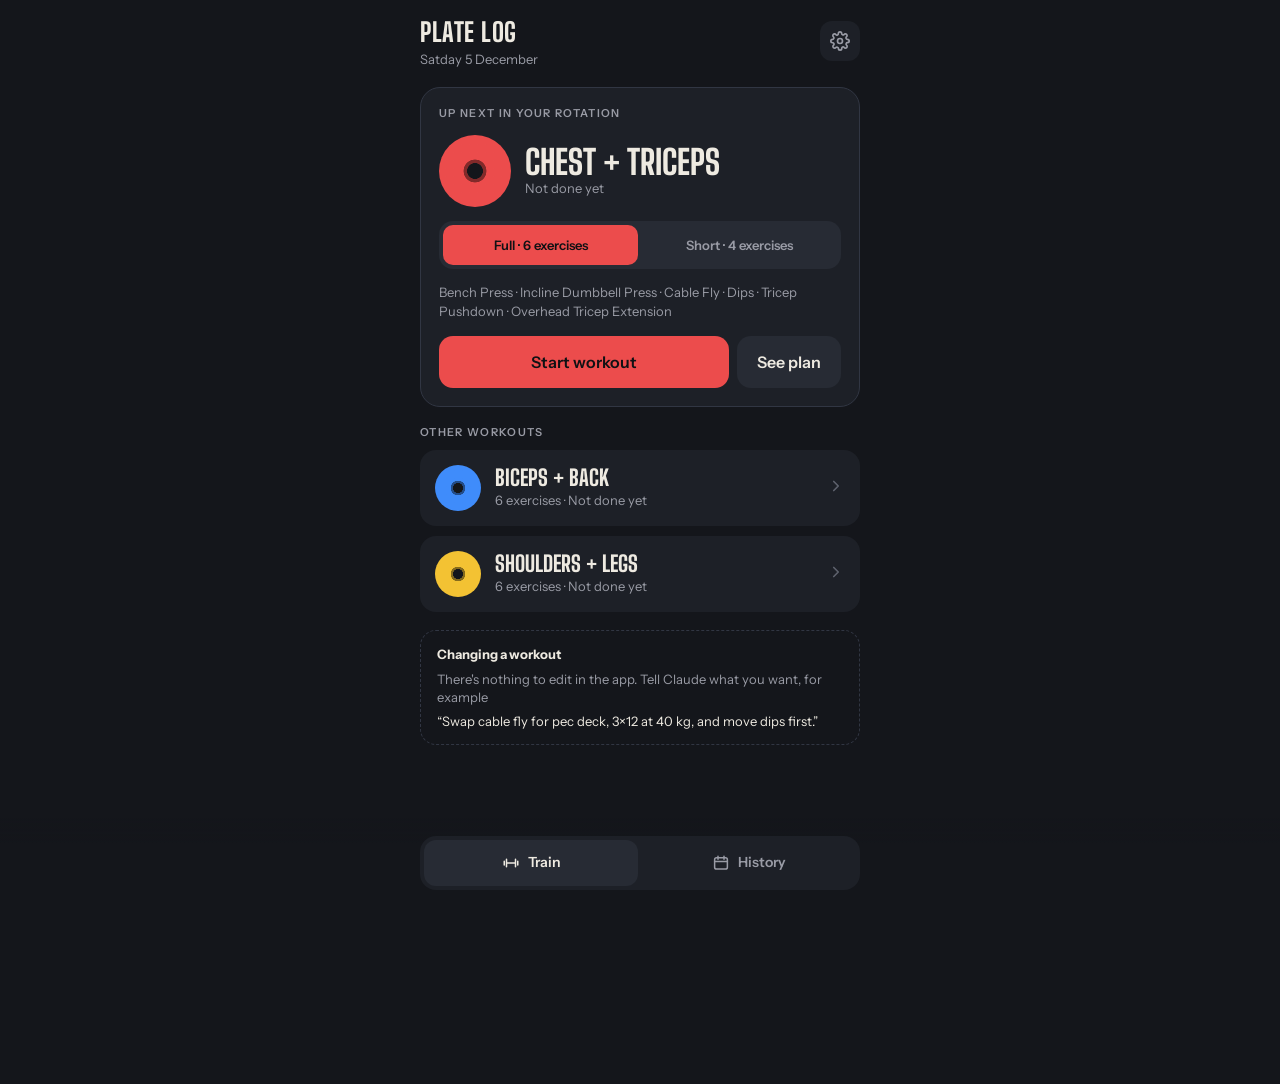
==== index.html @ 7ae246c6 "Use the Android app's native extras when running inside it Inside the app-shell Android app: lock-sc" ====
<!doctype html>
<html lang="en">
<head>
<meta charset="utf-8">
<meta name="viewport" content="width=device-width, initial-scale=1, viewport-fit=cover">
<title>Plate Log</title>
<meta name="theme-color" content="#14161b">
<link rel="manifest" href="manifest.webmanifest">
<link rel="icon" href="icons/icon-192.png">
<link rel="apple-touch-icon" href="icons/icon-192.png">
<link rel="preconnect" href="https://fonts.googleapis.com">
<link rel="preconnect" href="https://fonts.gstatic.com" crossorigin>
<link rel="stylesheet" href="https://fonts.googleapis.com/css2?family=Big+Shoulders+Display:wght@600;800&family=Instrument+Sans:wght@400;500;600&display=swap">
<style>
/* Layout: one phone-width column; session screen takes on the workout's bumper-plate colour; rest clock docks at the bottom. Deliberately dark-only (gym use, high contrast). */
:root {
  --floor: #14161b;      /* rubber gym floor */
  --raised: #1d2027;
  --raised-2: #272b34;
  --line: #313643;
  --chalk: #eeeae1;      /* chalk white text */
  --dim: #999ba5;
  --faint: #5e626d;
  /* competition bumper plates: 25 red, 20 blue, 15 yellow, 10 green */
  --red: #ec4c4c;
  --blue: #3f8cfb;
  --yellow: #f3c233;
  --green: #3db46a;
  --orange: #f0883a;
  --ink: #101114;        /* text on plate colours */
  --wk: var(--chalk);
  --font-display: "Big Shoulders Display", "Oswald", "Arial Narrow", sans-serif;
  --font-body: "Instrument Sans", system-ui, -apple-system, "Segoe UI", sans-serif;
  color-scheme: dark;
}
:root { padding-top: env(safe-area-inset-top, 0px); padding-bottom: env(safe-area-inset-bottom, 0px); }
[hidden] { display: none !important; }
html, body { height: 100%; margin: 0; }
body {
  background: var(--floor);
  color: var(--chalk);
  font-family: var(--font-body);
  font-size: 15px;
  line-height: 1.4;
  -webkit-tap-highlight-color: transparent;
  overscroll-behavior: none;
}
body::before {
  content: ""; position: fixed; inset: 0 0 auto; height: env(safe-area-inset-top, 0px);
  z-index: 10; background: var(--floor);
}
button { font: inherit; color: inherit; background: none; border: 0; cursor: pointer; padding: 0; }
button:focus-visible { outline: 2px solid var(--chalk); outline-offset: 2px; }
.app {
  max-width: 440px; margin: 0 auto; min-height: 100%;
  padding-left: max(16px, env(safe-area-inset-left, 0px));
  padding-right: max(16px, env(safe-area-inset-right, 0px));
  padding-block: 14px 170px;
  display: flex; flex-direction: column; gap: 18px;
}
.num { font-variant-numeric: tabular-nums; }
.display { font-family: var(--font-display); letter-spacing: 0.01em; }
.eyebrow { font-size: 11px; font-weight: 600; letter-spacing: 0.12em; text-transform: uppercase; color: var(--dim); }
h1, h2, h3 { margin: 0; text-wrap: balance; }

/* plate disc */
.plate {
  width: 46px; height: 46px; border-radius: 50%; flex: none;
  background:
    radial-gradient(circle, var(--floor) 0 15%, color-mix(in srgb, var(--c) 55%, #000) 16% 22%, var(--c) 23% 78%, color-mix(in srgb, var(--c) 70%, #000) 79% 82%, var(--c) 83%);
}
.plate.lg { width: 72px; height: 72px; }
.plate.sm { width: 14px; height: 14px; background: var(--c); }
.c-red { --c: var(--red); } .c-blue { --c: var(--blue); } .c-yellow { --c: var(--yellow); }

/* top bar */
.topbar { display: flex; align-items: center; justify-content: space-between; gap: 12px; }
.brand { font-family: var(--font-display); font-weight: 800; font-size: 26px; text-transform: uppercase; letter-spacing: 0.02em; }
.icon-btn { width: 40px; height: 40px; border-radius: 12px; display: grid; place-items: center; background: var(--raised); color: var(--dim); }
.icon-btn svg { width: 20px; height: 20px; }

/* cards */
.next-card {
  background: var(--raised); border-radius: 20px; padding: 18px;
  display: flex; flex-direction: column; gap: 14px;
  border: 1px solid var(--line);
}
.next-head { display: flex; gap: 14px; align-items: center; }
.next-head h2 { font-family: var(--font-display); font-weight: 800; font-size: 34px; line-height: 1; text-transform: uppercase; }
.meta { color: var(--dim); font-size: 13px; }
.len-toggle { display: grid; grid-template-columns: 1fr 1fr; gap: 4px; padding: 4px; border-radius: 14px; background: var(--raised-2); }
.len-toggle button { height: 40px; border-radius: 10px; font-size: 13px; font-weight: 600; color: var(--dim); }
.len-toggle button.on { background: var(--c, var(--chalk)); color: var(--ink); }
.ex-preview { color: var(--dim); font-size: 13px; line-height: 1.5; }
.btn {
  height: 52px; border-radius: 14px; padding: 0 20px;
  font-weight: 600; font-size: 16px;
  display: inline-flex; align-items: center; justify-content: center; gap: 8px;
}
.btn-primary { background: var(--c, var(--chalk)); color: var(--ink); }
.btn-ghost { background: var(--raised-2); color: var(--chalk); }
.btn-danger { background: transparent; color: var(--red); border: 1px solid color-mix(in srgb, var(--red) 40%, transparent); }
.btn-block { width: 100%; }
.workout-row {
  display: flex; align-items: center; gap: 14px; text-align: left; width: 100%;
  background: var(--raised); border-radius: 16px; padding: 14px; border: 1px solid transparent;
}
.workout-row .grow { flex: 1; min-width: 0; }
.workout-row h3 { font-family: var(--font-display); font-weight: 800; font-size: 22px; text-transform: uppercase; line-height: 1.05; }
.chev { color: var(--faint); }
.stack { display: flex; flex-direction: column; gap: 10px; }
.tip {
  border: 1px dashed var(--line); border-radius: 16px; padding: 14px 16px;
  display: flex; flex-direction: column; gap: 6px; color: var(--dim); font-size: 13px;
}
.tip q { color: var(--chalk); font-style: normal; }
.resume {
  display: flex; align-items: center; gap: 12px; width: 100%; text-align: left;
  background: color-mix(in srgb, var(--c) 18%, var(--raised)); border: 1px solid color-mix(in srgb, var(--c) 45%, transparent);
  border-radius: 16px; padding: 14px;
}
.resume .grow { flex: 1; }
.pulse { width: 10px; height: 10px; border-radius: 50%; background: var(--c); animation: pulse 1.6s infinite; }
@keyframes pulse { 50% { opacity: 0.25; } }

/* preview */
.back { display: inline-flex; align-items: center; gap: 6px; color: var(--dim); font-size: 14px; height: 40px; }
.hero { display: flex; gap: 16px; align-items: center; }
.hero h1 { font-family: var(--font-display); font-weight: 800; font-size: 40px; line-height: 0.95; text-transform: uppercase; }
.plan-list { display: flex; flex-direction: column; border-top: 1px solid var(--line); }
.plan-item { display: flex; justify-content: space-between; gap: 12px; padding: 13px 0; border-bottom: 1px solid var(--line); }
.howto {
  display: inline-flex; align-items: center; gap: 5px; margin-top: 4px;
  font-size: 12px; font-weight: 600; color: var(--dim); text-decoration: none;
  padding: 4px 9px 4px 7px; border-radius: 999px; background: var(--raised-2);
}
.howto svg { width: 13px; height: 13px; color: var(--red); }
.howto:active { background: var(--line); }
.howto:focus-visible { outline: 2px solid var(--chalk); outline-offset: 2px; }
.plan-item .r { text-align: right; color: var(--dim); font-size: 13px; white-space: nowrap; }
.plan-item b { font-weight: 600; }
.sample-note { font-size: 12px; color: var(--faint); }

/* session */
.session-bar {
  position: sticky; top: env(safe-area-inset-top, 0px); z-index: 5;
  background: var(--floor); margin-inline: -4px; padding: 6px 4px 10px;
  display: flex; align-items: center; gap: 10px;
  border-bottom: 2px solid var(--wk);
}
.session-bar .grow { flex: 1; min-width: 0; }
.session-bar h1 { font-family: var(--font-display); font-weight: 800; font-size: 24px; text-transform: uppercase; line-height: 1; white-space: nowrap; overflow: hidden; text-overflow: ellipsis; }
.session-bar .meta { font-size: 12px; }
.finish-btn { height: 40px; padding: 0 16px; border-radius: 12px; background: var(--raised-2); font-weight: 600; font-size: 14px; }
/* exercise strip: one segment per exercise, width by set count; tap to look ahead */
.strip-wrap { display: flex; flex-direction: column; gap: 4px; margin-top: -8px; }
.strip { display: flex; gap: 4px; }
.seg { flex: var(--n) 1 0; height: 26px; display: flex; align-items: center; min-width: 0; }
.seg i { display: block; position: relative; width: 100%; height: 6px; border-radius: 3px; background: var(--raised-2); overflow: hidden; transition: height 0.15s; }
.seg i b { position: absolute; inset: 0 auto 0 0; background: var(--wk); border-radius: 3px; }
.seg.on i { height: 12px; box-shadow: inset 0 0 0 1.5px var(--wk); }
.strip-meta { display: flex; justify-content: space-between; font-size: 12px; color: var(--dim); }

/* focus card: the one set you're about to do */
.focus { display: flex; flex-direction: column; gap: 14px; }
.focus-eyebrow { color: var(--wk); }
.focus-eyebrow.ahead { color: var(--dim); }
.focus-name { font-family: var(--font-display); font-weight: 800; font-size: 44px; line-height: 0.92; text-transform: uppercase; margin-top: 4px; }
.focus-meta { display: flex; align-items: center; gap: 6px; flex-wrap: wrap; }
.focus-meta .howto { margin: 0 0 0 auto; }
.sdot {
  width: 34px; height: 34px; border-radius: 50%; border: 1.5px solid var(--line);
  font-family: var(--font-display); font-weight: 800; font-size: 17px; color: var(--faint);
  display: grid; place-items: center;
}
.sdot.done { background: color-mix(in srgb, var(--wk) 24%, var(--raised)); border-color: transparent; color: var(--wk); }
.sdot.sel { border-color: var(--wk); color: var(--chalk); box-shadow: 0 0 0 3px color-mix(in srgb, var(--wk) 25%, transparent); }
.sdot.done.sel { color: var(--wk); }
.focus-last { display: flex; justify-content: space-between; align-items: center; gap: 10px; font-size: 13px; color: var(--dim); }
.focus-last b { color: var(--chalk); font-weight: 600; }
.focus .wheel { max-width: 250px; }
.focus .wheel-center { box-shadow: 0 0 0 6px var(--floor), 0 8px 24px rgb(0 0 0 / 0.5); }
.focus-links { display: flex; justify-content: center; gap: 8px; flex-wrap: wrap; }
.chip-btn { height: 36px; padding: 0 14px; border-radius: 999px; background: var(--raised-2); font-size: 13px; font-weight: 600; }
.chip-btn.accent { background: var(--wk); color: var(--ink); }
.all-done {
  display: flex; align-items: center; gap: 12px; padding: 14px; border-radius: 16px;
  background: color-mix(in srgb, var(--wk) 16%, var(--raised)); border: 1px solid color-mix(in srgb, var(--wk) 45%, transparent);
}
.all-done .grow { flex: 1; }

/* up next */
.upnext { display: flex; flex-direction: column; gap: 8px; }
.up-row { box-sizing: border-box; display: flex; align-items: center; gap: 12px; width: 100%; text-align: left; padding: 12px 14px; background: var(--raised); border-radius: 14px; }
.up-row .grow { flex: 1; min-width: 0; }
.up-row b { font-weight: 600; }
.up-row .r { font-family: var(--font-display); font-weight: 800; font-size: 22px; white-space: nowrap; }
.up-row .r small { font-family: var(--font-body); font-size: 12px; font-weight: 500; color: var(--dim); }
.up-row.same { background: transparent; border: 1px dashed var(--line); }

/* overview sheet */
.ov-row { display: flex; align-items: center; gap: 10px; width: 100%; text-align: left; padding: 12px 0; border-bottom: 1px solid var(--line); }
.ov-row .grow { flex: 1; min-width: 0; }
.ov-sets { display: flex; flex-wrap: wrap; gap: 4px 12px; font-size: 13px; color: var(--faint); margin-top: 2px; }
.ov-sets .d { color: var(--wk); }

/* dock + rest clock */
.dock {
  position: fixed; left: 0; right: 0; bottom: 0; z-index: 8;
  padding-left: max(12px, env(safe-area-inset-left, 0px));
  padding-right: max(12px, env(safe-area-inset-right, 0px));
  padding-bottom: calc(10px + env(safe-area-inset-bottom, 0px));
  background: linear-gradient(to top, var(--floor) 70%, transparent);
  padding-top: 18px;
}
.dock-inner { max-width: 440px; margin: 0 auto; display: flex; flex-direction: column; gap: 8px; }
.tabs { display: grid; grid-template-columns: 1fr 1fr; background: var(--raised); border-radius: 16px; padding: 4px; gap: 4px; }
.tab { height: 46px; border-radius: 12px; font-weight: 600; font-size: 14px; color: var(--dim); display: flex; align-items: center; justify-content: center; gap: 8px; }
.tab svg { width: 18px; height: 18px; }
.tab.on { background: var(--raised-2); color: var(--chalk); }
.rest {
  --stage: var(--dim);
  background: var(--raised); border-radius: 18px; padding: 12px 14px 12px;
  border: 1px solid color-mix(in srgb, var(--stage) 55%, var(--line));
  display: flex; flex-direction: column; gap: 8px;
  transition: border-color 0.3s;
}
.rest-row { display: flex; align-items: center; gap: 12px; }
.rest-clock { font-family: var(--font-display); font-weight: 800; font-size: 52px; line-height: 0.9; color: var(--stage); min-width: 3.1ch; transition: color 0.3s; }
.rest-txt { flex: 1; min-width: 0; }
.rest-label { font-size: 12px; font-weight: 600; letter-spacing: 0.1em; text-transform: uppercase; color: var(--stage); }
.rest-next { font-size: 13px; color: var(--dim); white-space: nowrap; overflow: hidden; text-overflow: ellipsis; }
.rest-next b { color: var(--chalk); font-weight: 600; }
.sound-btn { width: 44px; height: 44px; border-radius: 12px; background: var(--raised-2); display: grid; place-items: center; color: var(--dim); flex: none; }
.sound-btn svg { width: 20px; height: 20px; }
.track { position: relative; height: 6px; border-radius: 3px; background: var(--raised-2); }
.track-fill { position: absolute; inset: 0 auto 0 0; border-radius: 3px; background: var(--stage); width: 0; transition: background 0.3s; }
.track-mark { position: absolute; top: -3px; width: 2px; height: 12px; background: var(--line); border-radius: 1px; }
.track-mark span { position: absolute; top: 14px; left: 50%; transform: translateX(-50%); font-size: 10px; color: var(--faint); white-space: nowrap; }
.track-wrap { padding-bottom: 14px; }
.rest.idle .rest-clock { font-size: 30px; }
.rest.overdue { animation: overdue 1.2s infinite; }
@keyframes overdue { 50% { border-color: transparent; } }

/* sheets */
.backdrop { position: fixed; inset: 0; z-index: 20; background: rgb(0 0 0 / 0.6); display: flex; align-items: flex-end; justify-content: center; animation: fade 0.18s ease-out; }
.sheet {
  width: 100%; max-width: 480px; background: var(--raised); border-radius: 24px 24px 0 0;
  padding: 10px max(18px, env(safe-area-inset-right, 0px)) calc(18px + env(safe-area-inset-bottom, 0px)) max(18px, env(safe-area-inset-left, 0px));
  display: flex; flex-direction: column; gap: 14px; max-height: 92%; overflow-y: auto;
  animation: rise 0.22s cubic-bezier(.2,.8,.2,1);
}
.grabber { width: 40px; height: 5px; border-radius: 3px; background: var(--line); align-self: center; }
@keyframes fade { from { opacity: 0; } }
@keyframes rise { from { transform: translateY(40px); opacity: 0; } }
.sheet-head { display: flex; justify-content: space-between; align-items: flex-start; gap: 12px; }
.sheet-head h2 { font-size: 19px; font-weight: 600; }
.delta { font-size: 12px; font-weight: 600; padding: 3px 8px; border-radius: 999px; background: var(--raised-2); color: var(--dim); white-space: nowrap; }
.delta.up { color: var(--green); background: color-mix(in srgb, var(--green) 15%, var(--raised)); }
.delta.down { color: var(--orange); background: color-mix(in srgb, var(--orange) 15%, var(--raised)); }

/* wheel */
.wheel-area { display: grid; grid-template-columns: 44px 1fr 44px; align-items: center; gap: 6px; }
.fine { width: 44px; height: 44px; border-radius: 50%; background: var(--raised-2); font-weight: 600; font-size: 20px; color: var(--dim); }
.wheel {
  position: relative; width: 100%; max-width: 290px; aspect-ratio: 1; justify-self: center;
  touch-action: none; user-select: none; -webkit-user-select: none; cursor: grab;
}
.wheel svg { width: 100%; height: 100%; display: block; }
.wheel .dial { transform-origin: 150px 150px; }
.wheel-center {
  position: absolute; inset: 27%; border-radius: 50%;
  background: var(--wk); color: var(--ink);
  display: flex; flex-direction: column; align-items: center; justify-content: center; gap: 0;
  box-shadow: 0 0 0 6px var(--raised), 0 8px 24px rgb(0 0 0 / 0.5);
  cursor: pointer;
}
.wheel-center:active { transform: scale(0.96); }
.wheel-center .v { font-family: var(--font-display); font-weight: 800; font-size: 46px; line-height: 0.9; }
.wheel-center .u { font-size: 12px; font-weight: 600; opacity: 0.7; }
.wheel-center .a { margin-top: 6px; font-size: 11px; font-weight: 700; letter-spacing: 0.14em; text-transform: uppercase; padding: 4px 10px; border-radius: 999px; background: rgb(0 0 0 / 0.14); }
.reps { display: flex; align-items: center; justify-content: center; gap: 14px; }
.reps button { width: 48px; height: 48px; border-radius: 14px; background: var(--raised-2); font-size: 22px; font-weight: 600; }
.reps .rv { min-width: 92px; text-align: center; }
.reps .rv b { font-family: var(--font-display); font-weight: 800; font-size: 32px; display: block; line-height: 1; }
.reps .rv span { font-size: 12px; color: var(--dim); }
.hint { text-align: center; font-size: 12px; color: var(--faint); }

/* settings */
.setting { display: flex; align-items: center; justify-content: space-between; gap: 12px; padding: 12px 0; border-bottom: 1px solid var(--line); }
.toggle { width: 52px; height: 32px; border-radius: 16px; background: var(--raised-2); position: relative; flex: none; }
.toggle::after { content: ""; position: absolute; top: 3px; left: 3px; width: 26px; height: 26px; border-radius: 50%; background: var(--dim); transition: transform 0.2s; }
.toggle.on { background: var(--green); }
.toggle.on::after { transform: translateX(20px); background: var(--chalk); }
.volume { flex: 1; min-width: 0; accent-color: var(--chalk); }
.stage-row { display: flex; align-items: center; gap: 12px; padding: 10px 0; border-bottom: 1px solid var(--line); }
.stage-dot { width: 12px; height: 12px; border-radius: 50%; flex: none; }
.stage-row .grow { flex: 1; }
.stage-row .t { font-family: var(--font-display); font-weight: 800; font-size: 22px; width: 52px; }
.play { height: 36px; padding: 0 14px; border-radius: 10px; background: var(--raised-2); font-size: 13px; font-weight: 600; display: inline-flex; align-items: center; cursor: pointer; }
.play input, .pick input { display: none; }
.pick {
  height: 52px; border-radius: 14px; background: var(--chalk); color: var(--ink); font-weight: 600; font-size: 16px;
  display: flex; align-items: center; justify-content: center; cursor: pointer;
}
.pick:focus-within { outline: 2px solid var(--chalk); outline-offset: 2px; }
.snd-row { display: flex; align-items: center; gap: 8px; padding: 10px 0; border-bottom: 1px solid var(--line); }
.snd-row .grow { flex: 1; min-width: 0; }
.snd-row .file { font-size: 12px; color: var(--green); white-space: nowrap; overflow: hidden; text-overflow: ellipsis; display: block; }
.snd-row .file.none { color: var(--faint); }
.snd-row .file.bad { color: var(--orange); white-space: normal; }
.diag { display: flex; flex-direction: column; gap: 3px; padding: 10px 12px; border-radius: 12px; background: var(--floor); font-size: 11px; color: var(--dim); overflow-wrap: anywhere; }
.diag b { color: var(--chalk); font-weight: 600; }
.link-btn { font-size: 13px; font-weight: 600; color: var(--dim); padding: 6px 4px; }

/* summary */
.stats { display: grid; grid-template-columns: 1fr 1fr; gap: 10px; }
.stat { background: var(--raised); border-radius: 16px; padding: 14px; }
.stat b { display: block; font-family: var(--font-display); font-weight: 800; font-size: 34px; line-height: 1; }
.stat span { font-size: 12px; color: var(--dim); }
.changes { display: flex; flex-direction: column; gap: 6px; font-size: 14px; }
.changes .up { color: var(--green); }
.changes .down { color: var(--orange); }

/* history */
.banner { background: var(--raised); border-radius: 14px; padding: 12px 14px; font-size: 13px; color: var(--dim); display: flex; flex-direction: column; gap: 10px; }
.banner button { align-self: flex-start; font-size: 13px; font-weight: 600; color: var(--chalk); padding: 6px 12px; border-radius: 10px; background: var(--raised-2); }
.month-head { display: flex; align-items: center; justify-content: space-between; }
.month-head h2 { font-family: var(--font-display); font-weight: 800; font-size: 28px; text-transform: uppercase; }
.cal { display: grid; grid-template-columns: repeat(7, 1fr); gap: 4px; }
.cal .dow { font-size: 11px; color: var(--faint); text-align: center; padding-bottom: 4px; font-weight: 600; }
.day {
  aspect-ratio: 1; border-radius: 12px; display: flex; flex-direction: column; align-items: center; justify-content: center; gap: 4px;
  font-size: 14px; color: var(--dim); background: transparent; max-width: 100%;
}
.day.has { background: var(--raised); color: var(--chalk); font-weight: 600; }
.day.today { box-shadow: inset 0 0 0 1.5px var(--chalk); }
.day.sel { background: var(--raised-2); }
.day.out { visibility: hidden; }
.day .dots { display: flex; gap: 3px; height: 8px; }
.day .dots i { width: 8px; height: 8px; border-radius: 50%; background: var(--c); }
.legend { display: flex; flex-wrap: wrap; gap: 14px; font-size: 12px; color: var(--dim); }
.legend span { display: inline-flex; align-items: center; gap: 6px; }
.legend i { width: 10px; height: 10px; border-radius: 50%; background: var(--c); }
.hist-row { display: flex; align-items: center; gap: 12px; width: 100%; text-align: left; padding: 12px 0; border-bottom: 1px solid var(--line); }
.hist-row .grow { flex: 1; min-width: 0; }
.hist-row b { font-weight: 600; }
.hist-row .r { text-align: right; font-size: 13px; color: var(--dim); }
.mini-stats { display: flex; gap: 20px; }
.mini-stats div b { font-family: var(--font-display); font-weight: 800; font-size: 28px; display: block; line-height: 1; }
.mini-stats div span { font-size: 12px; color: var(--dim); }
.detail-ex { padding: 10px 0; border-bottom: 1px solid var(--line); display: flex; flex-direction: column; gap: 4px; }
.detail-ex .sets { color: var(--dim); font-size: 13px; }
.empty { color: var(--faint); font-size: 14px; padding: 12px 0; }

.toast {
  position: fixed; left: 50%; transform: translateX(-50%);
  top: calc(12px + env(safe-area-inset-top, 0px)); z-index: 30;
  background: var(--chalk); color: var(--ink); font-weight: 600; font-size: 14px;
  padding: 10px 16px; border-radius: 999px; box-shadow: 0 8px 24px rgb(0 0 0 / 0.4);
  max-width: calc(100% - 32px); white-space: nowrap; overflow: hidden; text-overflow: ellipsis;
}
/* announcer callout */
.announce { position: fixed; inset: 0; z-index: 25; display: grid; place-items: center; pointer-events: none; padding: 0 16px; }
.announce span {
  font-family: var(--font-display); font-weight: 800; font-size: clamp(48px, 15vw, 80px); line-height: 0.9;
  text-transform: uppercase; text-align: center; color: var(--red); transform: skewX(-8deg);
  text-shadow: 0 0 28px color-mix(in srgb, var(--red) 60%, transparent), 0 4px 0 var(--ink);
  animation: slam 1.5s ease-out forwards;
}
.announce.gold span { color: var(--yellow); text-shadow: 0 0 28px color-mix(in srgb, var(--yellow) 55%, transparent), 0 4px 0 var(--ink); }
@keyframes slam {
  0% { transform: skewX(-8deg) scale(2.2); opacity: 0; }
  12% { transform: skewX(-8deg) scale(1); opacity: 1; }
  75% { opacity: 1; }
  100% { transform: skewX(-8deg) scale(1.06); opacity: 0; }
}
.mock-tag { font-size: 10px; font-weight: 700; letter-spacing: 0.12em; color: var(--faint); border: 1px solid var(--line); border-radius: 6px; padding: 2px 6px; }

@media (prefers-reduced-motion: reduce) {
  *, *::before, *::after { animation: none !important; transition: none !important; }
}
</style>
</head>
<body>
<div id="app" class="app"></div>
<div id="dock" class="dock"></div>
<div id="sheet-root"></div>
<div id="toast" class="toast" hidden></div>

<script>
/* ---------- The plan. In the real app this lives in a file Claude edits when you describe a change. ---------- */
const PLAN = [
  { id: 'chest', name: 'Chest + Triceps', color: 'red', short: ['bench', 'incline-db', 'dips', 'pushdown'], exercises: [
    { id: 'bench', name: 'Bench Press', sets: 4, reps: 8, weight: 60, step: 2.5 },
    { id: 'incline-db', name: 'Incline Dumbbell Press', sets: 3, reps: 10, weight: 22, step: 2, note: 'per dumbbell' },
    { id: 'cable-fly', name: 'Cable Fly', sets: 3, reps: 12, weight: 15, step: 2.5 },
    { id: 'dips', name: 'Dips', sets: 3, reps: 10, weight: 0, step: 2.5, note: '+ added, − assisted' },
    { id: 'pushdown', name: 'Tricep Pushdown', sets: 3, reps: 12, weight: 25, step: 2.5 },
    { id: 'oh-ext', name: 'Overhead Tricep Extension', sets: 3, reps: 12, weight: 20, step: 2.5 },
  ]},
  { id: 'back', name: 'Biceps + Back', color: 'blue', short: ['deadlift', 'pulldown', 'cable-row', 'bb-curl'], exercises: [
    { id: 'deadlift', name: 'Deadlift', sets: 3, reps: 5, weight: 100, step: 5 },
    { id: 'pulldown', name: 'Lat Pulldown', sets: 4, reps: 10, weight: 55, step: 2.5 },
    { id: 'cable-row', name: 'Seated Cable Row', sets: 3, reps: 10, weight: 50, step: 2.5 },
    { id: 'db-row', name: 'One-Arm Dumbbell Row', sets: 3, reps: 10, weight: 30, step: 2, note: 'per arm' },
    { id: 'bb-curl', name: 'Barbell Curl', sets: 3, reps: 10, weight: 30, step: 2.5 },
    { id: 'hammer', name: 'Hammer Curl', sets: 3, reps: 12, weight: 14, step: 2, note: 'per dumbbell' },
  ]},
  { id: 'legs', name: 'Shoulders + Legs', color: 'yellow', short: ['squat', 'ohp', 'rdl', 'lat-raise'], exercises: [
    { id: 'squat', name: 'Back Squat', sets: 4, reps: 8, weight: 80, step: 2.5 },
    { id: 'ohp', name: 'Overhead Press', sets: 4, reps: 8, weight: 40, step: 2.5 },
    { id: 'rdl', name: 'Romanian Deadlift', sets: 3, reps: 10, weight: 70, step: 2.5 },
    { id: 'lat-raise', name: 'Lateral Raise', sets: 3, reps: 15, weight: 10, step: 1, note: 'per dumbbell' },
    { id: 'leg-press', name: 'Leg Press', sets: 3, reps: 12, weight: 140, step: 5 },
    { id: 'calf', name: 'Standing Calf Raise', sets: 4, reps: 15, weight: 60, step: 5 },
  ]},
];
const STAGES = [
  { t: 60,  label: 'Ready when you are', color: 'var(--green)',  sound: 'one' },
  { t: 90,  label: 'Time for the next set', color: 'var(--yellow)', sound: 'two' },
  { t: 120, label: 'Getting long', color: 'var(--orange)', sound: 'three' },
  { t: 180, label: 'Cooling down', color: 'var(--red)', sound: 'long' },
];
const TRACK_MAX = 200;
const KEY = 'platelog-v1';

/* ---------- state ---------- */
let S = load() || fresh();
let view = { screen: S.active ? 'session' : 'home', workoutId: null, month: null, selDay: null, summary: null };
let sheet = null;          // { type, ... }
let focus = null;          // the set shown on the workout screen: { exId, i, weight, reps, rot }
let clearArmed = false;

function fresh() {
  return { history: [], last: {}, active: null, sound: true };
}
function load() { try { const raw = localStorage.getItem(KEY); return raw ? JSON.parse(raw) : null; } catch (e) { return null; } }
function save() { try { localStorage.setItem(KEY, JSON.stringify(S)); } catch (e) {} }
// Ask Android not to clear this app's storage when space runs low.
try { navigator.storage && navigator.storage.persist && navigator.storage.persist(); } catch (e) {}

/* ---------- backup: your history as a file you keep ---------- */
function exportBackup() {
  const data = { app: 'plate-log', version: 1, exported: new Date().toISOString(), history: S.history, volume: S.volume, sound: S.sound, announcer: S.announcer };
  const blob = new Blob([JSON.stringify(data, null, 1)], { type: 'application/json' });
  const a = document.createElement('a');
  a.href = URL.createObjectURL(blob);
  a.download = 'plate-log-backup-' + new Date().toISOString().slice(0, 10) + '.json';
  document.body.appendChild(a); a.click(); a.remove();
  setTimeout(() => URL.revokeObjectURL(a.href), 2000);
  toast('Backup saved to Downloads');
}
async function importBackup(file) {
  try {
    const data = JSON.parse(await file.text());
    if (data.app !== 'plate-log' || !Array.isArray(data.history)) throw new Error('not a Plate Log backup');
    const have = new Set(S.history.map(h => h.id));
    const added = data.history.filter(h => !have.has(h.id));
    S.history.push(...added); rebuildLast(S); save();
    sheet = null; render(); toast(`Restored ${added.length} workout${added.length === 1 ? '' : 's'}`);
  } catch (e) { toast(`Couldn't restore: ${e.message}`); }
}
function rebuildLast(s) {
  s.last = {};
  [...s.history].sort((a, b) => a.start - b.start).forEach(sess => {
    const per = {};
    sess.sets.forEach(x => { (per[x.exId] ||= [])[x.i] = { weight: x.weight, reps: x.reps }; });
    Object.assign(s.last, per);
  });
}

/* ---------- helpers ---------- */
const $ = sel => document.querySelector(sel);
function byId(id) { return PLAN.find(w => w.id === id); }
function exById(w, id) { return w.exercises.find(e => e.id === id); }
function roundTo(v, step) { return Math.round(v / step) * step; }
// Weights below zero are machine assistance (assisted dips/pull-ups): −20 means 20 kg of help.
function fmtW(v) {
  if (v === 0) return 'BW';
  const a = Math.abs(v);
  return (v < 0 ? '−' : '') + (Number.isInteger(a) ? String(a) : a.toFixed(a * 10 % 1 ? 2 : 1));
}
function fmtWU(v) { return v === 0 ? 'bodyweight' : v < 0 ? fmtW(-v) + ' kg assisted' : fmtW(v) + ' kg'; }
function unitLabel(v) { return v === 0 ? 'bodyweight' : v < 0 ? 'kg assist' : 'kg'; }
function fmtClock(ms) { const s = Math.max(0, Math.floor(ms / 1000)); return Math.floor(s / 60) + ':' + String(s % 60).padStart(2, '0'); }
function fmtDur(ms) { const m = Math.round(ms / 60000); return m < 60 ? m + ' min' : Math.floor(m / 60) + ' h ' + (m % 60) + ' min'; }
const DAYS = ['Sun','Mon','Tue','Wed','Thu','Fri','Sat'];
const MONTHS = ['January','February','March','April','May','June','July','August','September','October','November','December'];
function fmtDate(ts) { const d = new Date(ts); return DAYS[d.getDay()] + ' ' + d.getDate() + ' ' + MONTHS[d.getMonth()].slice(0, 3); }
function fmtTime(ts) { const d = new Date(ts); return String(d.getHours()).padStart(2, '0') + ':' + String(d.getMinutes()).padStart(2, '0'); }
function daysAgo(ts) {
  const a = new Date(); a.setHours(0,0,0,0); const b = new Date(ts); b.setHours(0,0,0,0);
  const n = Math.round((a - b) / 86400000);
  return n === 0 ? 'today' : n === 1 ? 'yesterday' : n + ' days ago';
}
function lastSessionOf(wid) { return S.history.filter(h => h.workoutId === wid).sort((a, b) => b.start - a.start)[0]; }
function nextWorkout() {
  const last = [...S.history].sort((a, b) => b.start - a.start)[0];
  if (!last) return PLAN[0];
  const i = PLAN.findIndex(w => w.id === last.workoutId);
  return PLAN[(i + 1) % PLAN.length];
}
// Form video: an exercise can pin a specific video with `video: 'https://youtu.be/...'`; otherwise it opens a YouTube search.
function howToUrl(ex) { return ex.video || 'https://www.youtube.com/results?search_query=' + encodeURIComponent(ex.name + ' proper form'); }
function howTo(ex) { return `<a class="howto" href="${howToUrl(ex)}" target="_blank" rel="noopener">${ICON.play} How to</a>`; }
function toast(msg) {
  const t = $('#toast'); t.textContent = msg; t.hidden = false;
  clearTimeout(toast.h); toast.h = setTimeout(() => { t.hidden = true; }, 1800);
}
const ICON = {
  gear: '<svg viewBox="0 0 24 24" fill="none" stroke="currentColor" stroke-width="2" stroke-linecap="round" stroke-linejoin="round"><circle cx="12" cy="12" r="3"/><path d="M19.4 15a1.7 1.7 0 0 0 .3 1.8l.1.1a2 2 0 1 1-2.8 2.8l-.1-.1a1.7 1.7 0 0 0-1.8-.3 1.7 1.7 0 0 0-1 1.5V21a2 2 0 1 1-4 0v-.1a1.7 1.7 0 0 0-1.1-1.5 1.7 1.7 0 0 0-1.8.3l-.1.1a2 2 0 1 1-2.8-2.8l.1-.1a1.7 1.7 0 0 0 .3-1.8 1.7 1.7 0 0 0-1.5-1H3a2 2 0 1 1 0-4h.1a1.7 1.7 0 0 0 1.5-1.1 1.7 1.7 0 0 0-.3-1.8l-.1-.1a2 2 0 1 1 2.8-2.8l.1.1a1.7 1.7 0 0 0 1.8.3H9a1.7 1.7 0 0 0 1-1.5V3a2 2 0 1 1 4 0v.1a1.7 1.7 0 0 0 1 1.5 1.7 1.7 0 0 0 1.8-.3l.1-.1a2 2 0 1 1 2.8 2.8l-.1.1a1.7 1.7 0 0 0-.3 1.8V9a1.7 1.7 0 0 0 1.5 1H21a2 2 0 1 1 0 4h-.1a1.7 1.7 0 0 0-1.5 1z"/></svg>',
  check: '<svg viewBox="0 0 24 24" fill="none" stroke="currentColor" stroke-width="3" stroke-linecap="round" stroke-linejoin="round"><path d="M5 12.5l4.5 4.5L19 7.5"/></svg>',
  back: '<svg width="18" height="18" viewBox="0 0 24 24" fill="none" stroke="currentColor" stroke-width="2.2" stroke-linecap="round" stroke-linejoin="round"><path d="M15 18l-6-6 6-6"/></svg>',
  chev: '<svg width="18" height="18" viewBox="0 0 24 24" fill="none" stroke="currentColor" stroke-width="2.2" stroke-linecap="round" stroke-linejoin="round"><path d="M9 18l6-6-6-6"/></svg>',
  dumbbell: '<svg viewBox="0 0 24 24" fill="none" stroke="currentColor" stroke-width="2" stroke-linecap="round"><path d="M6 7v10M18 7v10M3 9.5v5M21 9.5v5M6 12h12"/></svg>',
  cal: '<svg viewBox="0 0 24 24" fill="none" stroke="currentColor" stroke-width="2" stroke-linecap="round" stroke-linejoin="round"><rect x="3.5" y="5" width="17" height="15" rx="2.5"/><path d="M3.5 10h17M8 3v4M16 3v4"/></svg>',
  list: '<svg viewBox="0 0 24 24" fill="none" stroke="currentColor" stroke-width="2" stroke-linecap="round"><path d="M9 6h11M9 12h11M9 18h11M4.5 6h.01M4.5 12h.01M4.5 18h.01"/></svg>',
  play: '<svg viewBox="0 0 24 24" fill="currentColor"><path d="M7 4.5v15l13-7.5z"/></svg>',
  soundOn: '<svg viewBox="0 0 24 24" fill="none" stroke="currentColor" stroke-width="2" stroke-linecap="round" stroke-linejoin="round"><path d="M11 5L6 9H3v6h3l5 4z"/><path d="M15.5 8.5a5 5 0 0 1 0 7M18.5 5.5a9 9 0 0 1 0 13"/></svg>',
  soundOff: '<svg viewBox="0 0 24 24" fill="none" stroke="currentColor" stroke-width="2" stroke-linecap="round" stroke-linejoin="round"><path d="M11 5L6 9H3v6h3l5 4z"/><path d="M22 9l-6 6M16 9l6 6"/></svg>',
};

/* ---------- sound ---------- */
let audio = null;
function ensureAudio() {
  try {
    if (!audio) audio = new (window.AudioContext || window.webkitAudioContext)();
    if (audio.state === 'suspended') audio.resume();
  } catch (e) {}
}
// Master volume for every sound (beeps, your clips, the voice); 0.6 by default, set in settings.
function level() { return Math.max(0.05, S.volume ?? 0.6); }
function tone(freq, at, dur, vol = 0.22, type = 'square') {
  if (!audio) return;
  const o = audio.createOscillator(), g = audio.createGain();
  o.type = type; o.frequency.value = freq;
  const t = audio.currentTime + at;
  g.gain.setValueAtTime(0.0001, t);
  g.gain.exponentialRampToValueAtTime(vol * level(), t + 0.01);
  g.gain.exponentialRampToValueAtTime(0.0001, t + dur);
  o.connect(g).connect(audio.destination); o.start(t); o.stop(t + dur + 0.05);
}
function playStage(kind, force) {
  if (!S.sound && !force) return;
  ensureAudio();
  if (kind === 'one') tone(880, 0, 0.18);
  if (kind === 'two') { tone(988, 0, 0.14); tone(988, 0.22, 0.14); }
  if (kind === 'three') { tone(1175, 0, 0.12); tone(1175, 0.18, 0.12); tone(1175, 0.36, 0.12); }
  if (kind === 'long') { tone(660, 0, 0.35, 0.25, 'sawtooth'); tone(440, 0.4, 0.7, 0.25, 'sawtooth'); }
  try { navigator.vibrate && navigator.vibrate(kind === 'long' ? [300, 120, 500] : [120]); } catch (e) {}
}
function tick() { if (audio) tone(2400, 0, 0.02, 0.05, 'triangle'); try { navigator.vibrate && navigator.vibrate(4); } catch (e) {} }

/* ---------- announcer: arena-style callouts as the workout progresses ---------- */
// The big callouts only play on an exercise's last set, and climb as exercises get finished:
// the last exercise is Godlike, the one before it Holy Sh*t, and the earlier ones spread from Multi Kill up to Monster Kill.
const LADDER = ['Multi Kill', 'Rampage', 'Killing Spree', 'Dominating', 'Unstoppable', 'Mega Kill', 'Ultra Kill', 'Monster Kill'];
function exerciseCall(finished, count) {
  if (finished >= count) return 'Godlike';
  if (finished === count - 1) return 'Holy Sh*t';
  const span = count - 2;   // exercises before the last two
  return LADDER[span <= 1 ? LADDER.length - 1 : Math.round((finished - 1) / (span - 1) * (LADDER.length - 1))];
}
// Priority when a set is logged: finishing an exercise, then First Blood (first set of the workout),
// then Headshot (heavier than last time), then Double/Triple Kill for the exercise's 2nd/3rd set.
function setCall(o) {
  if (o.exerciseFinished) return exerciseCall(o.exercisesFinished, o.exerciseCount);
  if (o.doneInWorkout === 1) return 'First Blood';
  if (o.beatLast) return 'Headshot';
  if (o.doneInExercise === 2) return 'Double Kill';
  if (o.doneInExercise === 3) return 'Triple Kill';
  return null;
}
const GOLD = ['Godlike', 'Headshot', 'Flawless Victory', 'Prepare for Battle'];
function say(text) {
  try {
    const synth = window.speechSynthesis; if (!synth) return;
    synth.cancel();
    const u = new SpeechSynthesisUtterance(text);
    const voices = synth.getVoices();
    u.voice = voices.find(v => /^en/i.test(v.lang) && /male|daniel|george|arthur|david|guy/i.test(v.name)) || voices.find(v => /^en/i.test(v.lang)) || null;
    u.pitch = 0.2; u.rate = 0.82; u.volume = level();
    synth.speak(u);
  } catch (e) {}
}
function announce(text, gold) {
  if (S.announcer === false) return;
  const el = document.createElement('div');
  el.className = 'announce' + (gold ? ' gold' : '');
  el.innerHTML = `<span>${text}</span>`;
  document.body.appendChild(el);
  setTimeout(() => el.remove(), 1600);
  if (!S.sound) { diag.play = `${text}: silent (sounds muted)`; return; }
  const call = CALLS.find(c => c.name === text);
  diag.play = `${text}: voice (no file loaded for it)`;
  if (call && playCustom(call.id)) return;
  ensureAudio();
  tone(150, 0, 0.35, 0.22, 'sawtooth'); tone(75, 0.02, 0.5, 0.25, 'square');
  setTimeout(() => say(text.replace('Sh*t', 'shit') + '!'), 120);
}

/* ---------- your own sound files: kept in this browser only (IndexedDB), never uploaded ---------- */
// aliases: other file names that count as takes of the same callout
const CALLS = [
  ['Prepare for Battle', ['preparetofight', 'pickupyourweaponsandfight']],
  ['First Blood'], ['Double Kill'], ['Triple Kill'], ['Multi Kill'], ['Rampage'], ['Killing Spree'], ['Dominating'],
  ['Unstoppable'], ['Mega Kill'], ['Ultra Kill'], ['Monster Kill'], ['Holy Sh*t'], ['Godlike'], ['Headshot'],
  ['Flawless Victory'],
  ['Impressive', ['excellent', 'outstanding']],
].map(([name, more = []]) => {
  const id = name.toLowerCase().replace('*', 'i').replace(/[^a-z]/g, '');
  return { name, id, aliases: [id, ...more] };
});
const custom = {};          // id -> [{ key, name, buf, err }]; several takes of one callout rotate at random
const BUILD = 'v1';
const diag = { pick: 'no files picked yet', play: 'nothing played yet', load: 'checking saved files…' };   // shown on the sounds screen
let soundsSaved = true;     // false when this browser won't store files
const esc = s => String(s).replace(/[&<>"]/g, c => ({ '&': '&amp;', '<': '&lt;', '>': '&gt;', '"': '&quot;' }[c]));
function soundDb() {
  return new Promise((res, rej) => {
    const r = indexedDB.open('platelog-sounds', 1);
    r.onupgradeneeded = () => r.result.createObjectStore('s');
    r.onsuccess = () => res(r.result); r.onerror = () => rej(r.error);
  });
}
// Some browsers never answer an IndexedDB request inside an embedded page, so every call gives up after a few seconds.
function dbDo(mode, fn) {
  const work = soundDb().then(db => new Promise((res, rej) => {
    const tx = db.transaction('s', mode); const out = fn(tx.objectStore('s'));
    tx.oncomplete = () => res(out && out.result); tx.onerror = () => rej(tx.error); tx.onabort = () => rej(tx.error);
  }));
  return Promise.race([work, new Promise((_, rej) => setTimeout(() => rej(new Error('storage timed out')), 4000))]);
}
async function loadSounds() {
  try {
    const keys = await dbDo('readonly', st => st.getAllKeys());
    const vals = await dbDo('readonly', st => st.getAll());
    keys.forEach((k, n) => { if (vals[n] instanceof Blob) addTake(String(k).split('|')[0], k, vals[n]); });
    diag.load = `found ${keys.length} saved file${keys.length === 1 ? '' : 's'} on this device`;
  } catch (e) { soundsSaved = false; diag.load = `can't read saved files (${e && (e.name || e.message)})`; }
  if (sheet && sheet.type === 'sounds') renderSheet();
}
// Files are decoded into Web Audio buffers. Playing a blob: URL through an <audio> element can be blocked
// inside the artifact viewer, so the page never hands the browser a URL at all.
function audioCtx() {
  if (!audio) { try { audio = new (window.AudioContext || window.webkitAudioContext)(); } catch (e) {} }
  return audio;
}
try { if (navigator.audioSession) navigator.audioSession.type = 'playback'; } catch (e) {}   // iPhone: play even with the silent switch on
function addTake(id, key, file) {
  const list = custom[id] ||= [];
  const old = list.findIndex(t => t.key === key);   // same file picked again replaces itself
  if (old >= 0) list.splice(old, 1);
  const take = { key, name: file.name || 'your file', buf: null, err: null };
  list.push(take);
  const ctx = audioCtx();
  if (!ctx) { take.err = 'no Web Audio'; return; }
  file.arrayBuffer()
    .then(ab => new Promise((res, rej) => ctx.decodeAudioData(ab, res, rej)))
    .then(buf => { take.buf = buf; })
    .catch(e => { take.err = (e && e.name) || 'unreadable'; })
    .finally(() => { if (sheet && sheet.type === 'sounds') renderSheet(); });
}
function takeKey(id, file) { return id + '|' + (file.name || Date.now()); }
async function saveTakes(items) {
  try { await dbDo('readwrite', st => { items.forEach(([key, file]) => st.put(file, key)); }); soundsSaved = true; }
  catch (e) { soundsSaved = false; }
  if (sheet && sheet.type === 'sounds') renderSheet();
}
async function removeSound(id) {
  const list = custom[id] || [];
  delete custom[id];
  try { await dbDo('readwrite', st => { list.forEach(t => st.delete(t.key)); }); } catch (e) {}
}
// "First_Blood.wav", "firstblood.mp3", "Head Shot.ogg" all match by name
function matchCall(fileName) {
  const n = fileName.replace(/\.[^.]+$/, '').toLowerCase().replace(/[^a-z]/g, '');
  return CALLS.find(c => c.aliases.some(a => n.includes(a))) || null;
}
const lastTake = {};
function playCustom(id) {
  const list = (custom[id] || []).filter(t => t.buf);
  if (!list.length) {
    const bad = (custom[id] || []).find(t => t.err);
    if (bad) { toast(`Couldn't read ${bad.name} (${bad.err}), using the voice`); diag.play = `${bad.name}: voice (file unreadable: ${bad.err})`; }
    else if ((custom[id] || []).length) diag.play = `${id}: voice (file still being read)`;
    return false;
  }
  let n = Math.floor(Math.random() * list.length);
  if (list.length > 1 && n === lastTake[id]) n = (n + 1) % list.length;   // never the same take twice in a row
  lastTake[id] = n;
  try {
    ensureAudio();
    const src = audio.createBufferSource();
    src.buffer = list[n].buf;
    const g = audio.createGain(); g.gain.value = level();
    src.connect(g).connect(audio.destination);
    src.start(0);
  } catch (e) { toast(`Couldn't play ${list[n].name}: ${e.name || 'error'}`); diag.play = `${list[n].name}: failed (${e.name || 'error'})`; return false; }
  diag.play = `${CALLS.find(c => c.id === id).name}: your file ${list[n].name} (audio ${audio.state})`;
  return true;
}
// Files go into memory right away so they play immediately; saving to the phone happens afterwards.
function addFiles(files, onlyId) {
  const missed = []; const toSave = [];
  for (const f of files) {
    const call = onlyId ? CALLS.find(c => c.id === onlyId) : matchCall(f.name);
    if (!call) { missed.push(f.name); continue; }
    const key = takeKey(call.id, f);
    addTake(call.id, key, f); toSave.push([key, f]);
  }
  renderSheet();
  diag.pick = `picked ${files.length}: ${files.slice(0, 3).map(f => f.name + ' (' + Math.round(f.size / 1024) + ' KB)').join(', ')}${files.length > 3 ? '…' : ''} → matched ${toSave.length}`;
  toast(missed.length ? `Matched ${toSave.length}, couldn't match ${missed.length}: ${missed.slice(0, 2).join(', ')}` : `Added ${toSave.length} sound${toSave.length === 1 ? '' : 's'}`);
  if (toSave.length) saveTakes(toSave);
}
document.addEventListener('change', e => {
  const inp = e.target.closest('input[data-sound-input]'); if (!inp) return;
  if (!inp.files || !inp.files.length) { diag.pick = 'file picker closed with no files'; renderSheet(); return; }
  addFiles([...inp.files], inp.dataset.call || null);
});
document.addEventListener('input', e => {
  if (e.target.id !== 'volume') return;
  S.volume = +e.target.value / 100; save();
  $('#volume-v').textContent = e.target.value + '%';
});
document.addEventListener('change', e => {
  if (e.target.id === 'volume') playStage('one', true);   // let you hear the new level
  if (e.target.id === 'backup-file' && e.target.files.length) importBackup(e.target.files[0]);
});
// The announcer clips aren't part of this app. On first launch the phone downloads them straight from
// the public repo below and keeps them in its own storage, so they work offline afterwards.
const SOUND_REPO = 'https://github.com/unknown-gd/unreal-tournament-killstreak-sounds';
const SOUND_SOURCE = 'https://raw.githubusercontent.com/unknown-gd/unreal-tournament-killstreak-sounds/main/sound/killstreak-sounds/';
const SOURCE_FILES = [
  'prepareforbattle', 'preparetofight', 'pickupyourweaponsandfight',
  'firstblood', 'firstblood2', 'firstblood3', 'firstblood4', 'doublekill', 'doublekill2', 'doublekill3', 'triplekill',
  'multikill', 'multikill2', 'rampage', 'rampage2', 'killingspree', 'killingspree2', 'dominating', 'dominating2',
  'unstoppable', 'unstoppable2', 'megakill', 'megakill2', 'ultrakill', 'ultrakill2', 'monsterkill', 'monsterkill2',
  'holyshit', 'godlike', 'godlike2', 'headshot', 'headshot2', 'headshot3', 'headshot4',
  'flawlessvictory', 'impressive', 'excellent', 'outstanding',
].map(n => n + '.mp3');
async function downloadSounds(force) {
  if (S.soundsFetched && !force) return;   // done once; files you remove stay removed
  const have = new Set(Object.values(custom).flat().map(t => t.name));
  const missing = SOURCE_FILES.filter(n => !have.has(n));
  const toSave = []; let failed = 0;
  await Promise.all(missing.map(async name => {
    try {
      const r = await fetch(SOUND_SOURCE + name); if (!r.ok) throw new Error(r.status);
      const file = new File([await r.blob()], name, { type: 'audio/mpeg' });
      const call = matchCall(name);
      const key = takeKey(call.id, file);
      addTake(call.id, key, file); toSave.push([key, file]);
    } catch (e) { failed++; }
  }));
  if (!failed) { S.soundsFetched = true; save(); }
  if (toSave.length) { saveTakes(toSave); toast(`Downloaded ${toSave.length} announcer sounds`); }
  diag.load = failed ? `downloaded ${toSave.length}, ${failed} failed (no signal?). Will retry next launch.` : `all ${SOURCE_FILES.length} announcer sounds on this phone`;
  if (sheet && sheet.type === 'sounds') renderSheet();
}
loadSounds().then(() => downloadSounds());

/* ---------- inside the Plate Log Android app (app-shell repo): native extras ----------
   In a normal browser `native` is null and everything below falls back to the web behaviour. */
const native = (() => {
  const C = window.Capacitor;
  return C && C.isNativePlatform && C.isNativePlatform() ? C.Plugins : null;
})();
const REST_IDS = STAGES.map((_, i) => 100 + i);
// While the phone is locked or the app is in the background, the page's own timers stop,
// so the rest stages are handed to Android as notifications with the same beeps.
async function scheduleRestAlerts() {
  const a = S.active;
  if (!native || !a || !a.lastLogAt || !S.sound) return;
  const now = Date.now(), cur = currentSet();
  const due = STAGES.map((s, i) => ({ id: REST_IDS[i], at: a.lastLogAt + s.t * 1000, s })).filter(x => x.at > now + 500);
  if (!due.length) return;
  try {
    await native.LocalNotifications.schedule({ notifications: due.map(x => ({
      id: x.id,
      title: `Rest ${fmtClock(x.s.t * 1000)} · ${x.s.label}`,
      body: cur ? `Next: ${cur.ex.name}, set ${cur.i + 1} · ${fmtWU(cur.s.weight)} × ${cur.s.reps}` : 'All sets done. Tap to finish.',
      channelId: 'rest-' + x.s.sound,
      smallIcon: 'ic_stat_notify',
      schedule: { at: new Date(x.at), allowWhileIdle: true },
    })) });
  } catch (e) {}
}
async function cancelRestAlerts() {
  if (!native) return;
  try { await native.LocalNotifications.cancel({ notifications: REST_IDS.map(id => ({ id })) }); } catch (e) {}
}
async function nativeSetup() {
  if (!native) return;
  try {   // one channel per stage, each with its own beep (bundled in the app as res/raw/rest_*.wav)
    for (const s of STAGES) await native.LocalNotifications.createChannel({
      id: 'rest-' + s.sound, name: 'Rest ' + fmtClock(s.t * 1000), description: s.label,
      importance: 5, sound: 'rest_' + s.sound, vibration: true, visibility: 1,
    });
  } catch (e) {}
  native.App.addListener('pause', scheduleRestAlerts);
  native.App.addListener('resume', () => { cancelRestAlerts(); if (S.active) keepAwake(); });
  native.App.addListener('backButton', () => {
    if (sheet) { sheet = null; renderSheet(); }
    else if (view.screen !== 'home') { view.screen = 'home'; render(); scrollTo(0, 0); }   // a running workout keeps going
    else native.App.minimizeApp();
  });
}
nativeSetup();

let wakeLock = null;
async function keepAwake() {
  if (native) { try { await native.KeepAwake.keepAwake(); } catch (e) {} return; }
  try { if ('wakeLock' in navigator && !wakeLock) { wakeLock = await navigator.wakeLock.request('screen'); wakeLock.addEventListener('release', () => { wakeLock = null; }); } } catch (e) {}
}
function allowSleep() {
  cancelRestAlerts();
  if (native) { try { native.KeepAwake.allowSleep(); } catch (e) {} }
  try { wakeLock && wakeLock.release(); } catch (e) {}
}
document.addEventListener('visibilitychange', () => { if (document.visibilityState === 'visible' && S.active) keepAwake(); });

/* ---------- session logic ---------- */
// Short version: only the exercises listed in the workout's `short`, for days without time for everything.
function planExercises(w, short) { return short && w.short ? w.exercises.filter(e => w.short.includes(e.id)) : w.exercises; }
// The workout as it's being done right now: only the exercises this session started with.
function sessionWorkout() {
  const a = S.active; const w = byId(a.workoutId);
  return { ...w, exercises: w.exercises.filter(e => a.sets[e.id]) };
}
function startWorkout(wid, short) {
  ensureAudio(); keepAwake();
  if (native) native.LocalNotifications.requestPermissions().catch(() => {});   // Android asks once, for the lock-screen rest alerts
  const w = byId(wid);
  const sets = {};
  planExercises(w, short).forEach(ex => {
    const last = S.last[ex.id] || [];
    sets[ex.id] = Array.from({ length: ex.sets }, (_, i) => {
      const prev = last[i] || last[last.length - 1];
      return { weight: prev ? prev.weight : ex.weight, reps: ex.reps, done: false, rest: null, at: null };
    });
  });
  S.active = { workoutId: wid, short: !!short, start: Date.now(), lastLogAt: null, lastLog: null, fired: [], sets };
  focus = null;
  save();
  view.screen = 'session';
  render();
  toast((short ? 'Short workout' : 'Workout') + ' started · ' + fmtDate(Date.now()));
  announce('Prepare for Battle', true);
}
function currentSet() {
  const a = S.active; if (!a) return null;
  for (const ex of sessionWorkout().exercises) {
    const i = a.sets[ex.id].findIndex(s => !s.done);
    if (i >= 0) return { ex, i, s: a.sets[ex.id][i] };
  }
  return null;
}
function setFocus(exId, i) {
  const s = S.active.sets[exId][i];
  focus = { exId, i, weight: s.weight, reps: s.reps, rot: focus ? focus.rot : 0 };
}
function ensureFocus() {
  if (focus && S.active.sets[focus.exId]) return;
  const c = currentSet();
  if (c) return setFocus(c.ex.id, c.i);
  const w = sessionWorkout(); const ex = w.exercises[w.exercises.length - 1];
  setFocus(ex.id, ex.sets - 1);
}
function focusExercise(exId) {
  const list = S.active.sets[exId]; const j = list.findIndex(s => !s.done);
  setFocus(exId, j >= 0 ? j : list.length - 1);
}
function logSet(exId, i, weight, reps) {
  const a = S.active; const w = sessionWorkout(); const list = a.sets[exId]; const s = list[i];
  const now = Date.now();
  if (s.done) {                       // editing an already logged set
    s.weight = weight; s.reps = reps;
    save(); setFocus(exId, i); render(); toast('Set ' + (i + 1) + ' updated');
    return;
  }
  const changed = weight !== s.weight;
  s.done = true; s.weight = weight; s.reps = reps; s.at = now;
  s.rest = a.lastLogAt ? now - a.lastLogAt : null;
  a.lastLogAt = now; a.lastLog = { exId, i }; a.fired = [];
  if (changed) list.forEach((x, j) => { if (j > i && !x.done) x.weight = weight; });
  save();
  // move on: next set of this exercise, otherwise the first unfinished set in the workout
  const j = list.findIndex(x => !x.done);
  const c = currentSet();
  const nxt = j >= 0 ? { exId, i: j } : c ? { exId: c.ex.id, i: c.i } : null;
  if (nxt) setFocus(nxt.exId, nxt.i);
  render(); scrollTo(0, 0);
  const flat = Object.values(a.sets).flat();
  const prev = (S.last[exId] || [])[i];
  const call = setCall({
    doneInWorkout: flat.filter(x => x.done).length,
    doneInExercise: list.filter(x => x.done).length,
    exerciseFinished: list.every(x => x.done),
    exercisesFinished: w.exercises.filter(e => a.sets[e.id].every(x => x.done)).length,
    exerciseCount: w.exercises.length,
    beatLast: !!prev && weight > prev.weight,
  });
  if (call) announce(call, GOLD.includes(call));
  toast(!nxt ? 'All sets done. Tap Finish.' : nxt.exId !== exId ? exById(w, exId).name + ' done' : 'Set ' + (i + 1) + ' logged · rest clock started');
}
function undoSet(exId, i) {
  const s = S.active.sets[exId][i];
  s.done = false; s.rest = null; s.at = null;
  save(); setFocus(exId, i); render(); toast('Set ' + (i + 1) + ' unmarked');
}
function finishWorkout() {
  const a = S.active; const w = sessionWorkout();
  const sets = [];
  w.exercises.forEach(ex => a.sets[ex.id].forEach((s, i) => { if (s.done) sets.push({ exId: ex.id, i, weight: s.weight, reps: s.reps, rest: s.rest, at: s.at }); }));
  const prevLast = JSON.parse(JSON.stringify(S.last));
  const allDone = Object.values(a.sets).flat().every(s => s.done);
  const sess = { id: 's' + a.start, workoutId: a.workoutId, short: !!a.short, start: a.start, end: Date.now(), sets };
  S.history.push(sess);
  rebuildLast(S);
  S.active = null; focus = null;
  allowSleep();
  save();
  view.summary = { sess, prevLast };
  view.screen = 'summary';
  sheet = null;
  render();
  announce(allDone ? 'Flawless Victory' : 'Impressive', allDone);   // every set done, or finished early
}
function discardWorkout() {
  S.active = null; focus = null; allowSleep(); save(); sheet = null; view.screen = 'home'; render(); toast('Workout discarded');
}

/* ---------- screens ---------- */
function screenHome() {
  const next = nextWorkout();
  const others = PLAN.filter(w => w.id !== next.id);
  const lastOf = w => { const l = lastSessionOf(w.id); return l ? 'Last ' + fmtDate(l.start) + ' · ' + daysAgo(l.start) : 'Not done yet'; };
  const today = new Date();
  let resume = '';
  if (S.active) {
    const aw = byId(S.active.workoutId);
    resume = `<button class="resume c-${aw.color}" data-act="resume">
      <span class="pulse"></span>
      <span class="grow"><b>${aw.name}${S.active.short ? ' (short)' : ''} in progress</b><br><span class="meta">Started ${fmtTime(S.active.start)} · tap to return</span></span>
      <span class="chev">${ICON.chev}</span></button>`;
  }
  return `
  <div class="topbar">
    <div><div class="brand">Plate Log</div><div class="meta">${DAYS[today.getDay()]}day ${today.getDate()} ${MONTHS[today.getMonth()]}</div></div>
    <button class="icon-btn" data-act="settings" aria-label="Settings">${ICON.gear}</button>
  </div>
  ${resume}
  <div class="next-card c-${next.color}">
    <div class="eyebrow">Up next in your rotation</div>
    <div class="next-head">
      <span class="plate lg"></span>
      <div><h2>${next.name}</h2><div class="meta">${lastOf(next)}</div></div>
    </div>
    ${lengthToggle(next)}
    <div class="ex-preview">${planExercises(next, view.short).map(e => e.name).join(' · ')}</div>
    <div style="display:grid;grid-template-columns:1fr auto;gap:8px">
      <button class="btn btn-primary" data-act="start" data-w="${next.id}" ${S.active ? 'disabled style="opacity:.4"' : ''}>Start ${view.short ? 'short ' : ''}workout</button>
      <button class="btn btn-ghost" data-act="preview" data-w="${next.id}">See plan</button>
    </div>
  </div>
  <div class="stack">
    <div class="eyebrow">Other workouts</div>
    ${others.map(w => `
      <button class="workout-row c-${w.color}" data-act="preview" data-w="${w.id}">
        <span class="plate"></span>
        <span class="grow"><h3>${w.name}</h3><span class="meta">${w.exercises.length} exercises · ${lastOf(w)}</span></span>
        <span class="chev">${ICON.chev}</span>
      </button>`).join('')}
  </div>
  <div class="tip">
    <b style="color:var(--chalk)">Changing a workout</b>
    There's nothing to edit in the app. Tell Claude what you want, for example
    <q>Swap cable fly for pec deck, 3×12 at 40 kg, and move dips first.</q>
  </div>`;
}

function lengthToggle(w) {
  if (!w.short) return '';
  return `<div class="len-toggle" role="group" aria-label="Workout length">
    <button class="${view.short ? '' : 'on'}" data-act="len" data-short="0" aria-pressed="${!view.short}">Full · ${w.exercises.length} exercises</button>
    <button class="${view.short ? 'on' : ''}" data-act="len" data-short="1" aria-pressed="${!!view.short}">Short · ${w.short.length} exercises</button>
  </div>`;
}

function screenPreview() {
  const w = byId(view.workoutId);
  const l = lastSessionOf(w.id);
  const exs = planExercises(w, view.short);
  return `
  <button class="back" data-act="home">${ICON.back} Workouts</button>
  <div class="hero c-${w.color}"><span class="plate lg"></span><div><h1>${w.name}</h1><div class="meta">${exs.length} exercises · ${exs.reduce((n, e) => n + e.sets, 0)} sets${l ? ' · last ' + fmtDate(l.start) : ''}</div></div></div>
  <div class="c-${w.color}">${lengthToggle(w)}</div>
  <div class="plan-list">
    ${exs.map(ex => {
      const last = S.last[ex.id];
      const lw = last ? last.map(x => fmtW(x.weight)) : null;
      const uniq = lw ? [...new Set(lw)] : null;
      return `<div class="plan-item"><div><b>${ex.name}</b><div class="meta">${ex.sets} × ${ex.reps}${ex.note ? ' · ' + ex.note : ''}</div>${howTo(ex)}</div>
        <div class="r num">${last ? 'last<br><b style="color:var(--chalk);font-size:15px">' + uniq.join(' / ') + (last[0].weight ? ' kg' : '') + '</b>' : 'start at<br><b style="color:var(--chalk);font-size:15px">' + fmtWU(ex.weight) + '</b>'}</div></div>`;
    }).join('')}
  </div>
  <div class="c-${w.color}">
    <button class="btn btn-primary btn-block" data-act="start" data-w="${w.id}" ${S.active ? 'disabled style="opacity:.4"' : ''}>${S.active ? 'Finish your current workout first' : view.short ? 'Start short workout' : 'Start workout'}</button>
  </div>
  <p class="sample-note">To change exercises, sets or reps, tell Claude.</p>`;
}

function screenSession() {
  ensureFocus();
  const a = S.active; const w = sessionWorkout();
  const cur = currentSet();
  const all = Object.values(a.sets).flat();
  const done = all.filter(s => s.done).length;
  const ex = exById(w, focus.exId); const exIdx = w.exercises.indexOf(ex);
  const sets = a.sets[ex.id]; const s = sets[focus.i];
  const l = (S.last[ex.id] || [])[focus.i];
  const isCurrent = cur && cur.ex.id === ex.id && cur.i === focus.i;
  const eyebrow = s.done ? `Set ${focus.i + 1} of ${ex.sets} · logged` : isCurrent ? `${a.lastLogAt ? 'Next up' : 'First up'} · set ${focus.i + 1} of ${ex.sets}` : `Looking ahead · set ${focus.i + 1} of ${ex.sets}`;

  // what comes after the focused set
  const queue = [];
  const restHere = sets.filter((x, j) => !x.done && j > focus.i);
  if (restHere.length) queue.push(`<div class="up-row same"><span class="grow"><b>${restHere.length} more ${restHere.length === 1 ? 'set' : 'sets'}</b> <span class="meta">of ${ex.name}</span></span><span class="r num">${fmtW(restHere[0].weight)}${restHere[0].weight ? '<small> kg</small>' : ''}</span></div>`);
  w.exercises.slice(exIdx + 1).concat(w.exercises.slice(0, exIdx)).forEach(e => {
    const left = a.sets[e.id].filter(x => !x.done);
    if (!left.length || queue.length >= 4) return;
    queue.push(`<button class="up-row" data-act="focus-ex" data-ex="${e.id}"><span class="grow"><b>${e.name}</b><br><span class="meta num">${left.length < e.sets ? left.length + ' of ' + e.sets + ' sets left' : e.sets + ' × ' + e.reps}${e.note ? ' · ' + e.note : ''}</span></span><span class="r num">${fmtW(left[0].weight)}${left[0].weight ? '<small> kg</small>' : ''}</span><span class="chev">${ICON.chev}</span></button>`);
  });

  return `
  <div class="session-bar">
    <button class="icon-btn" data-act="home" aria-label="Back to workouts">${ICON.back}</button>
    <div class="grow"><h1>${w.name}</h1><div class="meta num">${a.short ? 'Short · ' : ''}<span id="elapsed">${fmtClock(Date.now() - a.start)}</span> · ${done}/${all.length} sets</div></div>
    <button class="icon-btn" data-act="overview" aria-label="See all sets">${ICON.list}</button>
    <button class="finish-btn" data-act="finish">Finish</button>
  </div>
  <div class="strip-wrap">
    <div class="strip">${w.exercises.map(e => {
      const n = a.sets[e.id].filter(x => x.done).length;
      return `<button class="seg ${e.id === ex.id ? 'on' : ''}" style="--n:${e.sets}" data-act="focus-ex" data-ex="${e.id}" aria-label="${e.name}"><i><b style="width:${n / e.sets * 100}%"></b></i></button>`;
    }).join('')}</div>
    <div class="strip-meta"><span>Exercise ${exIdx + 1} of ${w.exercises.length}</span><span>Tap the bar to look ahead</span></div>
  </div>
  ${!cur ? `<div class="all-done"><span class="grow"><b>All ${all.length} sets done</b><br><span class="meta">Nice work. Save it to your history.</span></span><button class="btn btn-primary" style="--c:var(--wk);height:44px" data-act="finish">Finish</button></div>` : ''}
  <section class="focus">
    <div>
      <div class="eyebrow focus-eyebrow ${isCurrent || s.done ? '' : 'ahead'}">${eyebrow}</div>
      <h1 class="focus-name">${ex.name}</h1>
    </div>
    <div class="focus-meta">
      ${sets.map((x, j) => `<button class="sdot ${x.done ? 'done' : ''} ${j === focus.i ? 'sel' : ''}" data-act="focus-set" data-ex="${ex.id}" data-i="${j}" aria-label="Set ${j + 1}${x.done ? ', logged' : ''}">${x.done ? ICON.check.replace('<svg', '<svg width="16" height="16"') : j + 1}</button>`).join('')}
      ${howTo(ex)}
    </div>
    <div class="focus-last num"><span>${l ? `Last time <b>${fmtWU(l.weight)} × ${l.reps}</b>` : 'First time doing this one'}${ex.note ? ' · ' + ex.note : ''}</span><span class="delta" id="delta"></span></div>
    ${wheelMarkup(ex, s.done ? 'Update' : 'Log set')}
    <div class="reps">
      <button data-act="reps" data-dir="-1" aria-label="One rep fewer">−</button>
      <div class="rv"><b class="num" id="reps-v">${focus.reps}</b><span>reps</span></div>
      <button data-act="reps" data-dir="1" aria-label="One rep more">+</button>
    </div>
    <div class="focus-links">
      ${!isCurrent && cur ? `<button class="chip-btn accent" data-act="focus-current">Back to ${cur.ex.id === ex.id ? 'set ' + (cur.i + 1) : cur.ex.name}</button>` : ''}
      ${s.done ? `<button class="chip-btn" data-act="undo">Unmark this set</button>` : ''}
    </div>
    <div class="hint">Spin the ring to change weight (${ex.step} kg per click). Tap the centre to ${s.done ? 'save the change' : 'log the set and start the rest clock'}.</div>
  </section>
  ${queue.length ? `<div class="upnext"><div class="eyebrow">Coming up</div>${queue.join('')}</div>` : ''}`;
}

function wheelMarkup(ex, action) {
  const ticks = [];
  for (let k = 0; k < 72; k++) {
    const major = k % 3 === 0; const ang = k * 5 * Math.PI / 180;
    const r1 = major ? 118 : 124, r2 = 136;
    ticks.push(`<line x1="${150 + r1 * Math.sin(ang)}" y1="${150 - r1 * Math.cos(ang)}" x2="${150 + r2 * Math.sin(ang)}" y2="${150 - r2 * Math.cos(ang)}" stroke="${major ? 'var(--dim)' : 'var(--faint)'}" stroke-width="${major ? 3 : 1.5}" stroke-linecap="round"/>`);
  }
  return `
  <div class="wheel-area">
    <button class="fine" data-act="fine" data-dir="-1" aria-label="Decrease by ${ex.step} kg">−</button>
    <div class="wheel" id="wheel">
      <svg viewBox="0 0 300 300" aria-hidden="true">
        <circle cx="150" cy="150" r="146" fill="var(--raised)"/>
        <circle cx="150" cy="150" r="146" fill="none" stroke="var(--line)" stroke-width="2"/>
        <g class="dial" id="dial">${ticks.join('')}</g>
        <path d="M150 4 l-9 -0.5 l9 15 l9 -15 z" fill="var(--wk)"/>
      </svg>
      <button class="wheel-center" data-act="apply" id="wheel-apply">
        <span class="v num" id="wheel-v">${fmtW(focus.weight)}</span>
        <span class="u" id="wheel-u">${unitLabel(focus.weight)}</span>
        <span class="a">${action}</span>
      </button>
    </div>
    <button class="fine" data-act="fine" data-dir="1" aria-label="Increase by ${ex.step} kg">+</button>
  </div>`;
}

function screenSummary() {
  const { sess, prevLast } = view.summary; const w = byId(sess.workoutId);
  const vol = sess.sets.reduce((n, s) => n + Math.max(0, s.weight) * s.reps, 0);
  const rests = sess.sets.map(s => s.rest).filter(Boolean);
  const avgRest = rests.length ? rests.reduce((a, b) => a + b, 0) / rests.length : 0;
  const changes = [];
  w.exercises.forEach(ex => {
    const now = sess.sets.filter(s => s.exId === ex.id);
    const before = prevLast[ex.id];
    if (!now.length || !before) return;
    const maxNow = Math.max(...now.map(s => s.weight)), maxBefore = Math.max(...before.map(s => s.weight));
    if (maxNow !== maxBefore) changes.push({ name: ex.name, diff: maxNow - maxBefore, to: maxNow });
  });
  return `
  <div class="hero c-${w.color}" style="padding-top:12px"><span class="plate lg"></span><div><div class="eyebrow">Saved to history</div><h1>${w.name}</h1><div class="meta">${fmtDate(sess.start)} · ${fmtTime(sess.start)}–${fmtTime(sess.end)}</div></div></div>
  <div class="stats">
    <div class="stat"><b class="num">${fmtDur(sess.end - sess.start)}</b><span>Duration</span></div>
    <div class="stat"><b class="num">${sess.sets.length}</b><span>Sets logged</span></div>
    <div class="stat"><b class="num">${Math.round(vol).toLocaleString('en-GB')}</b><span>Volume, kg × reps</span></div>
    <div class="stat"><b class="num">${rests.length ? fmtClock(avgRest) : '–'}</b><span>Average rest</span></div>
  </div>
  ${changes.length ? `<div class="stack"><div class="eyebrow">Weight changes vs last time</div><div class="changes">${changes.map(c => `<div class="${c.diff > 0 ? 'up' : 'down'}">${c.diff > 0 ? '▲' : '▼'} ${c.name}: ${fmtWU(c.to)} (${c.diff > 0 ? '+' : '−'}${fmtW(Math.abs(c.diff))} kg)</div>`).join('')}</div></div>` : ''}
  <button class="btn btn-ghost btn-block" data-act="home">Done</button>`;
}

function screenHistory() {
  const now = new Date();
  if (!view.month) {
    const latest = [...S.history].sort((a, b) => b.start - a.start)[0];
    const ref = latest && new Date(latest.start).getMonth() !== now.getMonth() && !S.history.some(h => new Date(h.start).getMonth() === now.getMonth() && new Date(h.start).getFullYear() === now.getFullYear()) ? new Date(latest.start) : now;
    view.month = { y: ref.getFullYear(), m: ref.getMonth() };
  }
  const { y, m } = view.month;
  const inMonth = S.history.filter(h => { const d = new Date(h.start); return d.getFullYear() === y && d.getMonth() === m; }).sort((a, b) => b.start - a.start);
  const first = new Date(y, m, 1); const offset = (first.getDay() + 6) % 7; // Monday first
  const nDays = new Date(y, m + 1, 0).getDate();
  const cells = [];
  for (let i = 0; i < offset; i++) cells.push('<span class="day out"></span>');
  for (let d = 1; d <= nDays; d++) {
    const sess = inMonth.filter(h => new Date(h.start).getDate() === d);
    const isToday = now.getFullYear() === y && now.getMonth() === m && now.getDate() === d;
    const sel = view.selDay === d;
    cells.push(`<button class="day ${sess.length ? 'has' : ''} ${isToday ? 'today' : ''} ${sel ? 'sel' : ''}" data-act="day" data-d="${d}" ${sess.length ? '' : 'tabindex="-1"'}>
      <span class="num">${d}</span><span class="dots">${sess.map(s => `<i class="c-${byId(s.workoutId).color}"></i>`).join('')}</span></button>`);
  }
  const list = view.selDay ? inMonth.filter(h => new Date(h.start).getDate() === view.selDay) : inMonth;
  // workouts per week over the last 4 weeks
  const fourWk = S.history.filter(h => h.start > Date.now() - 28 * 86400000).length;
  return `
  <div class="topbar"><div class="brand">History</div></div>
  ${S.sample && S.history.some(h => h.sample) ? `<div class="banner">These October sessions are examples so you can see how the calendar looks. Workouts you log appear here too.<button data-act="clear-sample">${clearArmed ? 'Tap again to remove examples' : 'Remove example sessions'}</button></div>` : ''}
  <div class="mini-stats">
    <div><b class="num">${inMonth.length}</b><span>Workouts in ${MONTHS[m]}</span></div>
    <div><b class="num">${(fourWk / 4).toFixed(1)}</b><span>Per week, last 4 weeks</span></div>
  </div>
  <div class="month-head">
    <button class="icon-btn" data-act="month" data-dir="-1" aria-label="Previous month">${ICON.back}</button>
    <h2>${MONTHS[m]} ${y}</h2>
    <button class="icon-btn" data-act="month" data-dir="1" aria-label="Next month">${ICON.chev}</button>
  </div>
  <div class="cal">
    ${['M','T','W','T','F','S','S'].map(d => `<span class="dow">${d}</span>`).join('')}
    ${cells.join('')}
  </div>
  <div class="legend">${PLAN.map(w => `<span><i class="c-${w.color}"></i>${w.name}</span>`).join('')}</div>
  <div>
    <div class="eyebrow" style="padding-bottom:4px">${view.selDay ? fmtDate(new Date(y, m, view.selDay)) + ' · <button data-act="day" data-d="' + view.selDay + '" style="color:var(--chalk);letter-spacing:inherit;text-transform:inherit;font-size:inherit;font-weight:inherit">Show whole month</button>' : 'Sessions this month'}</div>
    ${list.length ? list.map(h => { const w = byId(h.workoutId); return `
      <button class="hist-row" data-act="detail" data-id="${h.id}">
        <span class="plate sm c-${w.color}"></span>
        <span class="grow"><b>${w.name}</b>${h.short ? ' <span class="meta">· short</span>' : ''}<br><span class="meta">${fmtDate(h.start)} · started ${fmtTime(h.start)}</span></span>
        <span class="r num">${fmtDur(h.end - h.start)}<br>${h.sets.length} sets</span>
      </button>`; }).join('') : `<div class="empty">No workouts logged ${view.selDay ? 'on this day' : 'this month'}.</div>`}
  </div>`;
}

/* ---------- dock ---------- */
function renderDock() {
  const dock = $('#dock');
  let html = '<div class="dock-inner">';
  if (view.screen === 'session' && S.active) {
    html += `<div class="rest idle" id="rest">
      <div class="rest-row">
        <div class="rest-clock num" id="rest-clock">–:––</div>
        <div class="rest-txt"><div class="rest-label" id="rest-label">Rest clock</div><div class="rest-next" id="rest-next"></div></div>
        <button class="sound-btn" data-act="toggle-sound" aria-label="${S.sound ? 'Mute' : 'Unmute'} rest sounds">${S.sound ? ICON.soundOn : ICON.soundOff}</button>
      </div>
      <div class="track-wrap"><div class="track"><div class="track-fill" id="track-fill"></div>
        ${STAGES.map(s => `<span class="track-mark" style="left:${s.t / TRACK_MAX * 100}%"><span class="num">${fmtClock(s.t * 1000)}</span></span>`).join('')}
      </div></div>
    </div>`;
  } else if (view.screen !== 'summary') {
    const histOn = view.screen === 'history';
    html += `<nav class="tabs">
      <button class="tab ${histOn ? '' : 'on'}" data-act="home">${ICON.dumbbell} Train</button>
      <button class="tab ${histOn ? 'on' : ''}" data-act="history">${ICON.cal} History</button>
    </nav>`;
  }
  dock.innerHTML = html + '</div>';
  updateRest();
}
function updateRest() {
  const a = S.active;
  const el = $('#rest'); if (!el || !a) return;
  const ll = a.lastLog;
  $('#rest-next').innerHTML = ll ? `since <b>${exById(byId(a.workoutId), ll.exId).name}</b>, set ${ll.i + 1}` : '';
  const elapsed = $('#elapsed'); if (elapsed) elapsed.textContent = fmtClock(Date.now() - a.start);
  if (!a.lastLogAt) {
    el.classList.add('idle'); $('#rest-clock').textContent = 'Go';
    $('#rest-label').textContent = 'Clock starts when you log a set';
    return;
  }
  el.classList.remove('idle');
  const ms = Date.now() - a.lastLogAt; const sec = ms / 1000;
  let stage = null; STAGES.forEach(s => { if (sec >= s.t) stage = s; });
  $('#rest-clock').textContent = fmtClock(ms);
  $('#rest-label').textContent = stage ? stage.label : 'Resting';
  el.style.setProperty('--stage', stage ? stage.color : 'var(--chalk)');
  el.classList.toggle('overdue', !!stage && stage.t === 180);
  $('#track-fill').style.width = Math.min(100, sec / TRACK_MAX * 100) + '%';
  STAGES.forEach(s => {
    if (sec >= s.t && !a.fired.includes(s.t)) {
      a.fired.push(s.t);
      if (sec < s.t + 3) playStage(s.sound);  // don't replay old alerts when reopening the app
      save();
    }
  });
}
setInterval(updateRest, 250);

/* ---------- sheets ---------- */
function renderSheet() {
  const root = $('#sheet-root');
  if (!sheet) { root.innerHTML = ''; return; }
  let inner = '';
  if (sheet.type === 'overview') inner = sheetOverview();
  if (sheet.type === 'finish') inner = sheetFinish();
  if (sheet.type === 'settings') inner = sheetSettings();
  if (sheet.type === 'detail') inner = sheetDetail();
  if (sheet.type === 'sounds') inner = sheetSounds();
  const wk = S.active ? byId(S.active.workoutId).color : null;
  root.innerHTML = `<div class="backdrop" data-act="close-sheet"><div class="sheet" ${wk ? `style="--wk:var(--${wk})"` : ''} role="dialog" aria-modal="true">
    <span class="grabber"></span>${inner}</div></div>`;
}

function bindWheel() {
  const a = S.active; const ex = exById(byId(a.workoutId), focus.exId);
  const l = (S.last[ex.id] || [])[focus.i];
  const wheel = $('#wheel'), dial = $('#dial');
  const DEG = 15; // one click per 15° of rotation
  let dragging = false, lastAng = 0, acc = 0, base = focus.weight, steps = 0;
  const angleOf = e => { const r = wheel.getBoundingClientRect(); return Math.atan2(e.clientY - (r.top + r.height / 2), e.clientX - (r.left + r.width / 2)) * 180 / Math.PI; };
  const paint = () => {
    $('#wheel-v').textContent = fmtW(focus.weight);
    $('#wheel-u').textContent = unitLabel(focus.weight);
    $('#reps-v').textContent = focus.reps;
    const d = $('#delta');
    if (l) { const diff = +(focus.weight - l.weight).toFixed(2); d.className = 'delta ' + (diff > 0 ? 'up' : diff < 0 ? 'down' : ''); d.textContent = diff === 0 ? 'Same as last' : (diff > 0 ? '+' : '−') + fmtW(Math.abs(diff)) + ' kg'; }
    else d.textContent = '';
  };
  focus.paint = paint; focus.spin = deg => { focus.rot = (focus.rot || 0) + deg; dial.style.transform = `rotate(${focus.rot}deg)`; };
  dial.style.transform = `rotate(${focus.rot || 0}deg)`;
  paint();
  wheel.addEventListener('pointerdown', e => {
    if (e.target.closest('.wheel-center')) return;
    dragging = true; lastAng = angleOf(e); acc = 0; base = focus.weight; steps = 0;
    wheel.setPointerCapture(e.pointerId); ensureAudio();
  });
  wheel.addEventListener('pointermove', e => {
    if (!dragging) return;
    const ang = angleOf(e); let d = ang - lastAng;
    if (d > 180) d -= 360; if (d < -180) d += 360;
    lastAng = ang; acc += d; focus.spin(d);
    const n = Math.round(acc / DEG);
    if (n !== steps) {
      const v = +(base + n * ex.step).toFixed(2);
      if (v !== focus.weight) { focus.weight = v; tick(); paint(); }
      steps = n;
    }
  });
  const end = () => { dragging = false; };
  wheel.addEventListener('pointerup', end); wheel.addEventListener('pointercancel', end);
}

function sheetOverview() {
  const a = S.active; const w = sessionWorkout();
  return `
  <div class="sheet-head"><div><h2>All sets</h2><div class="meta">Tap an exercise to jump to it</div></div></div>
  <div>${w.exercises.map(ex => `
    <button class="ov-row" data-act="focus-ex" data-ex="${ex.id}">
      <span class="grow"><b>${ex.name}</b><span class="ov-sets num">${a.sets[ex.id].map(s => `<span class="${s.done ? 'd' : ''}">${s.done ? '✓ ' : ''}${fmtW(s.weight)} × ${s.reps}</span>`).join('')}</span></span>
      <span class="chev">${ICON.chev}</span>
    </button>`).join('')}</div>`;
}

function sheetFinish() {
  const a = S.active; const all = Object.values(a.sets).flat();
  const done = all.filter(s => s.done).length;
  return `
  <div class="sheet-head"><div><h2>Finish workout?</h2><div class="meta">${done} of ${all.length} sets logged · ${fmtDur(Date.now() - a.start)}</div></div></div>
  <button class="btn btn-primary btn-block" style="--c:var(--wk)" data-act="finish-yes">Finish and save</button>
  <button class="btn btn-ghost btn-block" data-act="close-sheet">Keep going</button>
  <button class="btn btn-danger btn-block" data-act="discard">${sheet.armed ? 'Tap again to discard this workout' : 'Discard workout'}</button>`;
}

function sheetSettings() {
  return `
  <div class="sheet-head"><div><h2>Settings</h2><div class="meta">The rest clock starts the moment you log a set.</div></div></div>
  <div class="setting"><span>Play sounds</span><button class="toggle ${S.sound ? 'on' : ''}" data-act="toggle-sound" aria-label="Toggle sounds"></button></div>
  <div class="setting"><label for="volume">Volume</label><input type="range" id="volume" class="volume" min="5" max="100" step="5" value="${Math.round(level() * 100)}" aria-label="Volume"><span class="num meta" id="volume-v">${Math.round(level() * 100)}%</span></div>
  <div>
    ${STAGES.map(s => `<div class="stage-row"><span class="stage-dot" style="background:${s.color}"></span><span class="t num">${fmtClock(s.t * 1000)}</span><span class="grow meta">${s.label}</span><button class="play" data-act="play" data-s="${s.sound}">Play</button></div>`).join('')}
  </div>
  <div class="setting"><span>Announcer on finished sets<br><span class="meta">Prepare for Battle at the start, First Blood on your first set, Double and Triple Kill on an exercise's 2nd and 3rd set, Headshot when you beat last time's weight, Multi Kill … Godlike when you finish an exercise, Flawless Victory when you finish every set</span></span><button class="toggle ${S.announcer !== false ? 'on' : ''}" data-act="toggle-announcer" aria-label="Toggle announcer"></button></div>
  <button class="setting" style="width:100%;text-align:left" data-act="sounds"><span>Announcer sounds<br><span class="meta">${Object.keys(custom).length ? Object.keys(custom).length + ' of ' + CALLS.length + ' are your own files' : 'Using the phone voice. Add your own files'}</span></span><span class="chev">${ICON.chev}</span></button>
  <p class="sample-note">Times and sounds are placeholders. Tell Claude what you want.</p>
  <div class="stack">
    <div class="eyebrow">Backup</div>
    <p class="sample-note">Your workouts live on this phone. Save a backup file now and then, so a new phone or cleared app data doesn't lose them.</p>
    <button class="btn btn-ghost btn-block" data-act="export">Save backup file</button>
    <label class="btn btn-ghost btn-block" style="cursor:pointer">Restore from backup<input type="file" accept="application/json,.json" id="backup-file" hidden></label>
  </div>
  <button class="btn btn-danger btn-block" data-act="reset">${sheet.armed ? 'Tap again to delete all workouts' : 'Delete all workout data'}</button>`;
}

function fileLabel(id) {
  const list = custom[id];
  if (!list) return '<span class="file none">phone voice</span>';
  const ok = list.filter(t => t.buf).length, bad = list.filter(t => t.err);
  if (bad.length === list.length) return `<span class="file bad">couldn't read ${esc(bad[0].name)} (${esc(bad[0].err)})</span>`;
  if (!ok) return '<span class="file none">reading…</span>';
  return `<span class="file">${list.length === 1 ? esc(list[0].name) : ok + ' takes, rotating'}${bad.length ? ` · ${bad.length} unreadable` : ''}</span>`;
}

function sheetSounds() {
  const n = Object.keys(custom).length;
  return `
  <div class="sheet-head"><div><h2>Announcer sounds</h2><div class="meta">Pick your audio files and they're matched by file name, e.g. <b>first_blood.wav</b> or <b>Godlike.mp3</b>. Several takes of one callout (doublekill.mp3, doublekill2.mp3…) rotate at random. Callouts without a file use the phone voice.</div></div></div>
  <label class="pick">Choose sound files<input type="file" accept="audio/*" multiple data-sound-input id="sound-files"></label>
  <p class="sample-note" style="color:${!n ? 'var(--faint)' : soundsSaved ? 'var(--green)' : 'var(--orange)'}">${!n ? 'No files loaded yet. Every callout uses the phone voice.' : `${Object.values(custom).flat().length} files loaded for ${n} of ${CALLS.length} callouts. ` + (soundsSaved ? 'Saved on this phone.' : 'This browser won\'t save them, so load them again next time you open the page.')}</p>
  <div>
    ${CALLS.map(c => `<div class="snd-row">
      <span class="grow"><b>${c.name}</b>${fileLabel(c.id)}</span>
      <button class="play" data-act="hear" data-t="${c.name}">Play</button>
      <label class="play">${custom[c.id] ? '+ Take' : 'Add'}<input type="file" accept="audio/*" data-sound-input data-call="${c.id}" id="snd-${c.id}"></label>
      ${custom[c.id] ? `<button class="link-btn" data-act="remove-sound" data-call="${c.id}" aria-label="Remove ${c.name} files">✕</button>` : ''}
    </div>`).join('')}
  </div>
  <p class="sample-note">The clips download to this phone the first time the app opens, from <a href="${SOUND_REPO}" target="_blank" rel="noopener" style="color:var(--dim)">this GitHub repo</a>, and then work offline. Files you add yourself stay on this phone too. The rest-clock beeps are built in.</p>
  <button class="btn btn-ghost btn-block" data-act="redownload">Download the clips again</button>
  <div class="diag num">
    <b>Diagnostics · ${BUILD}</b>
    <span>Last pick: ${esc(diag.pick)}</span>
    <span>Loaded: ${Object.values(custom).flat().filter(t => t.buf).length} ready, ${Object.values(custom).flat().filter(t => t.err).length} unreadable, ${Object.values(custom).flat().filter(t => !t.buf && !t.err).length} reading</span>
    <span>Saved files: ${esc(diag.load)}</span>
    <span>Last callout: ${esc(diag.play)}</span>
    <span>Sounds ${S.sound ? 'on' : 'muted'} · audio engine ${audio ? audio.state : 'not started'}</span>
    <span>Running in: ${native ? 'Plate Log Android app (lock-screen rest alerts on)' : 'browser'}</span>
  </div>
  <button class="btn btn-ghost btn-block" data-act="settings">Back</button>`;
}

function sheetDetail() {
  const h = S.history.find(x => x.id === sheet.id); const w = byId(h.workoutId);
  return `
  <div class="sheet-head c-${w.color}" style="justify-content:flex-start"><span class="plate"></span><div><h2>${w.name}</h2><div class="meta">${fmtDate(h.start)} · ${fmtTime(h.start)}–${fmtTime(h.end)} · ${fmtDur(h.end - h.start)}${h.short ? ' · short' : ''}</div></div></div>
  <div>
  ${w.exercises.map(ex => {
    const sets = h.sets.filter(s => s.exId === ex.id);
    if (!sets.length) return '';
    const rests = sets.map(s => s.rest).filter(Boolean);
    return `<div class="detail-ex"><b>${ex.name}</b><span class="sets num">${sets.map(s => fmtW(s.weight) + ' × ' + s.reps).join('  ·  ')}${rests.length ? '<br>rest ' + rests.map(fmtClock).join(', ') : ''}</span></div>`;
  }).join('')}
  </div>`;
}

/* ---------- render + events ---------- */
function render() {
  const app = $('#app');
  const wk = S.active && view.screen === 'session' ? byId(S.active.workoutId).color : null;
  document.documentElement.style.setProperty('--wk', wk ? `var(--${wk})` : 'var(--chalk)');
  app.innerHTML = { home: screenHome, preview: screenPreview, session: screenSession, summary: screenSummary, history: screenHistory }[view.screen]();
  if (view.screen === 'session' && S.active) bindWheel();
  renderDock(); renderSheet();
}

document.addEventListener('click', e => {
  const t = e.target.closest('[data-act]'); if (!t) return;
  const act = t.dataset.act;
  if (act === 'close-sheet') { if (e.target !== t) return; sheet = null; renderSheet(); return; }
  e.stopPropagation();
  switch (act) {
    case 'home': view.screen = 'home'; clearArmed = false; render(); scrollTo(0, 0); break;
    case 'history': view.screen = 'history'; view.selDay = null; render(); scrollTo(0, 0); break;
    case 'preview': view.screen = 'preview'; view.workoutId = t.dataset.w; render(); scrollTo(0, 0); break;
    case 'start': if (!S.active) { startWorkout(t.dataset.w, view.short); scrollTo(0, 0); } break;
    case 'len': view.short = t.dataset.short === '1'; render(); break;
    case 'resume': view.screen = 'session'; keepAwake(); render(); break;
    case 'undo': undoSet(focus.exId, focus.i); break;
    case 'apply': ensureAudio(); logSet(focus.exId, focus.i, focus.weight, focus.reps); break;
    case 'fine': { const ex = exById(byId(S.active.workoutId), focus.exId); focus.weight = +(focus.weight + (+t.dataset.dir) * ex.step).toFixed(2); focus.spin(+t.dataset.dir * 15); tick(); focus.paint(); break; }
    case 'reps': focus.reps = Math.max(0, focus.reps + (+t.dataset.dir)); focus.paint(); break;
    case 'focus-ex': focusExercise(t.dataset.ex); sheet = null; render(); scrollTo(0, 0); break;
    case 'focus-set': setFocus(t.dataset.ex, +t.dataset.i); render(); break;
    case 'focus-current': { const c = currentSet(); if (c) setFocus(c.ex.id, c.i); render(); scrollTo(0, 0); break; }
    case 'overview': sheet = { type: 'overview' }; renderSheet(); break;
    case 'finish': sheet = { type: 'finish' }; renderSheet(); break;
    case 'finish-yes': finishWorkout(); scrollTo(0, 0); break;
    case 'discard': if (sheet.armed) discardWorkout(); else { sheet.armed = true; renderSheet(); } break;
    case 'settings': sheet = { type: 'settings' }; renderSheet(); break;
    case 'toggle-sound': S.sound = !S.sound; save(); ensureAudio(); renderDock(); if (sheet) renderSheet(); toast(S.sound ? 'Rest sounds on' : 'Rest sounds muted'); break;
    case 'play': playStage(t.dataset.s, true); break;
    case 'export': exportBackup(); break;
    case 'toggle-announcer': S.announcer = S.announcer === false; save(); renderSheet(); toast(S.announcer ? 'Announcer on' : 'Announcer off'); break;
    case 'sounds': sheet = { type: 'sounds' }; renderSheet(); break;
    case 'redownload': toast('Downloading…'); downloadSounds(true); break;
    case 'remove-sound': removeSound(t.dataset.call).then(renderSheet); break;
    case 'hear': { const was = [S.sound, S.announcer]; S.sound = true; S.announcer = true; announce(t.dataset.t, GOLD.includes(t.dataset.t)); [S.sound, S.announcer] = was; if (sheet && sheet.type === 'sounds') renderSheet(); break; }
    case 'reset': if (sheet.armed) { try { localStorage.removeItem(KEY); } catch (err) {} S = fresh(); save(); sheet = null; view = { screen: 'home', month: null, selDay: null }; render(); toast('All workout data deleted'); } else { sheet.armed = true; renderSheet(); } break;
    case 'month': { let { y, m } = view.month; m += +t.dataset.dir; if (m < 0) { m = 11; y--; } if (m > 11) { m = 0; y++; } view.month = { y, m }; view.selDay = null; render(); break; }
    case 'day': { const d = +t.dataset.d; view.selDay = view.selDay === d ? null : d; render(); break; }
    case 'detail': sheet = { type: 'detail', id: t.dataset.id }; renderSheet(); break;
    case 'clear-sample':
      if (clearArmed) { S.history = S.history.filter(h => !h.sample); S.sample = false; rebuildLast(S); save(); clearArmed = false; view.month = null; render(); toast('Example sessions removed'); }
      else { clearArmed = true; render(); }
      break;
  }
});

render();
// Offline support: the app keeps working at the gym without signal, and picks up new versions when online.
if ('serviceWorker' in navigator && location.protocol === 'https:') navigator.serviceWorker.register('sw.js').catch(() => {});
</script>
</body>
</html>
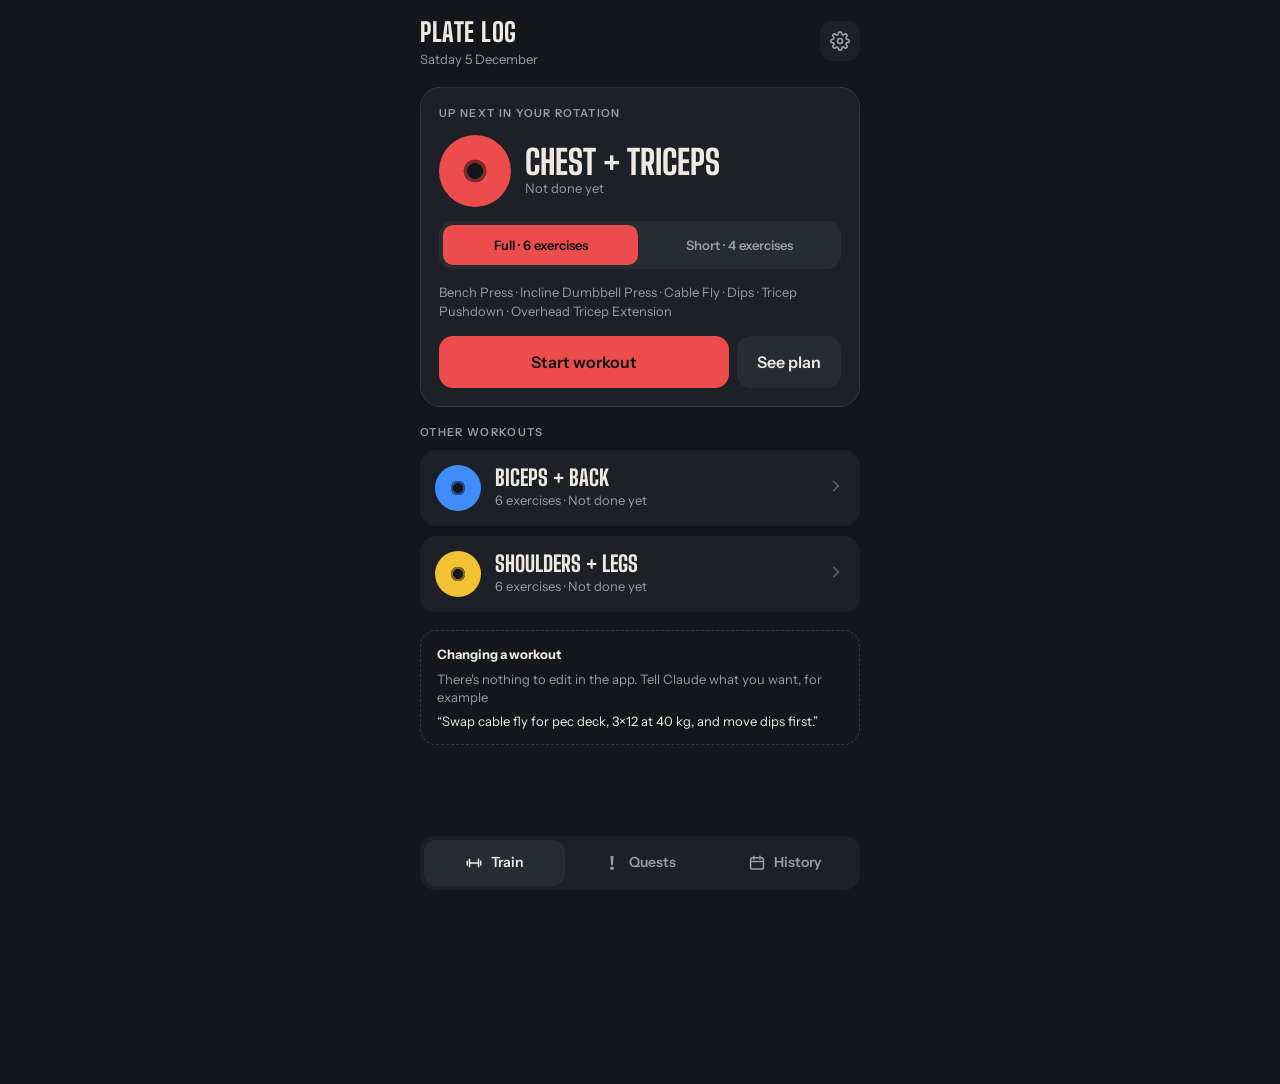
==== commit 54e7b8b7: "Quest mode: exercise quests while gaming A Quests tab with parchment quest scrolls every 15-60 minut" ====
--- a/index.html
+++ b/index.html
@@ -10,7 +10,7 @@
 <link rel="apple-touch-icon" href="icons/icon-192.png">
 <link rel="preconnect" href="https://fonts.googleapis.com">
 <link rel="preconnect" href="https://fonts.gstatic.com" crossorigin>
-<link rel="stylesheet" href="https://fonts.googleapis.com/css2?family=Big+Shoulders+Display:wght@600;800&family=Instrument+Sans:wght@400;500;600&display=swap">
+<link rel="stylesheet" href="https://fonts.googleapis.com/css2?family=Big+Shoulders+Display:wght@600;800&family=IM+Fell+English:ital@0;1&family=IM+Fell+English+SC&family=Instrument+Sans:wght@400;500;600&display=swap">
 <style>
 /* Layout: one phone-width column; session screen takes on the workout's bumper-plate colour; rest clock docks at the bottom. Deliberately dark-only (gym use, high contrast). */
 :root {
@@ -214,7 +214,7 @@
   padding-top: 18px;
 }
 .dock-inner { max-width: 440px; margin: 0 auto; display: flex; flex-direction: column; gap: 8px; }
-.tabs { display: grid; grid-template-columns: 1fr 1fr; background: var(--raised); border-radius: 16px; padding: 4px; gap: 4px; }
+.tabs { display: grid; grid-template-columns: repeat(3, 1fr); background: var(--raised); border-radius: 16px; padding: 4px; gap: 4px; }
 .tab { height: 46px; border-radius: 12px; font-weight: 600; font-size: 14px; color: var(--dim); display: flex; align-items: center; justify-content: center; gap: 8px; }
 .tab svg { width: 18px; height: 18px; }
 .tab.on { background: var(--raised-2); color: var(--chalk); }
@@ -381,6 +381,7 @@
   *, *::before, *::after { animation: none !important; transition: none !important; }
 }
 </style>
+<link rel="stylesheet" href="quest.css?v=1">
 </head>
 <body>
 <div id="app" class="app"></div>
@@ -388,6 +389,7 @@
 <div id="sheet-root"></div>
 <div id="toast" class="toast" hidden></div>
 
+<script src="quest.js?v=1"></script>
 <script>
 /* ---------- The plan. In the real app this lives in a file Claude edits when you describe a change. ---------- */
 const PLAN = [
@@ -427,7 +429,7 @@
 
 /* ---------- state ---------- */
 let S = load() || fresh();
-let view = { screen: S.active ? 'session' : 'home', workoutId: null, month: null, selDay: null, summary: null };
+let view = { screen: S.active ? 'session' : S.quest ? 'quests' : 'home', workoutId: null, month: null, selDay: null, summary: null };
 let sheet = null;          // { type, ... }
 let focus = null;          // the set shown on the workout screen: { exId, i, weight, reps, rot }
 let clearArmed = false;
@@ -442,7 +444,7 @@
 
 /* ---------- backup: your history as a file you keep ---------- */
 function exportBackup() {
-  const data = { app: 'plate-log', version: 1, exported: new Date().toISOString(), history: S.history, volume: S.volume, sound: S.sound, announcer: S.announcer };
+  const data = { app: 'plate-log', version: 1, exported: new Date().toISOString(), history: S.history, questLog: S.questLog || [], hero: S.hero, volume: S.volume, sound: S.sound, announcer: S.announcer };
   const blob = new Blob([JSON.stringify(data, null, 1)], { type: 'application/json' });
   const a = document.createElement('a');
   a.href = URL.createObjectURL(blob);
@@ -457,8 +459,13 @@
     if (data.app !== 'plate-log' || !Array.isArray(data.history)) throw new Error('not a Plate Log backup');
     const have = new Set(S.history.map(h => h.id));
     const added = data.history.filter(h => !have.has(h.id));
-    S.history.push(...added); rebuildLast(S); save();
-    sheet = null; render(); toast(`Restored ${added.length} workout${added.length === 1 ? '' : 's'}`);
+    S.history.push(...added); rebuildLast(S);
+    const haveQ = new Set((S.questLog || []).map(q => q.id));   // quest mode sessions and the hero's level
+    const addedQ = (data.questLog || []).filter(q => !haveQ.has(q.id));
+    (S.questLog ||= []).push(...addedQ);
+    if (data.hero && (!S.hero || data.hero.level > S.hero.level || (data.hero.level === S.hero.level && data.hero.xp > S.hero.xp))) S.hero = data.hero;
+    save();
+    sheet = null; render(); toast(`Restored ${added.length} workout${added.length === 1 ? '' : 's'}${addedQ.length ? ` and ${addedQ.length} quest session${addedQ.length === 1 ? '' : 's'}` : ''}`);
   } catch (e) { toast(`Couldn't restore: ${e.message}`); }
 }
 function rebuildLast(s) {
@@ -613,7 +620,7 @@
   return { name, id, aliases: [id, ...more] };
 });
 const custom = {};          // id -> [{ key, name, buf, err }]; several takes of one callout rotate at random
-const BUILD = 'v1';
+const BUILD = 'v2';
 const diag = { pick: 'no files picked yet', play: 'nothing played yet', load: 'checking saved files…' };   // shown on the sounds screen
 let soundsSaved = true;     // false when this browser won't store files
 const esc = s => String(s).replace(/[&<>"]/g, c => ({ '&': '&amp;', '<': '&lt;', '>': '&gt;', '"': '&quot;' }[c]));
@@ -652,7 +659,7 @@
   const list = custom[id] ||= [];
   const old = list.findIndex(t => t.key === key);   // same file picked again replaces itself
   if (old >= 0) list.splice(old, 1);
-  const take = { key, name: file.name || 'your file', buf: null, err: null };
+  const take = { key, name: file.name || 'your file', buf: null, err: null, file };   // file: the original bytes, for the lock-screen card
   list.push(take);
   const ctx = audioCtx();
   if (!ctx) { take.err = 'no Web Audio'; return; }
@@ -667,11 +674,13 @@
   try { await dbDo('readwrite', st => { items.forEach(([key, file]) => st.put(file, key)); }); soundsSaved = true; }
   catch (e) { soundsSaved = false; }
   if (sheet && sheet.type === 'sounds') renderSheet();
+  cacheCardSounds();
 }
 async function removeSound(id) {
   const list = custom[id] || [];
   delete custom[id];
   try { await dbDo('readwrite', st => { list.forEach(t => st.delete(t.key)); }); } catch (e) {}
+  cacheCardSounds();
 }
 // "First_Blood.wav", "firstblood.mp3", "Head Shot.ogg" all match by name
 function matchCall(fileName) {
@@ -760,7 +769,7 @@
   diag.load = failed ? `downloaded ${toSave.length}, ${failed} failed (no signal?). Will retry next launch.` : `all ${SOURCE_FILES.length} announcer sounds on this phone`;
   if (sheet && sheet.type === 'sounds') renderSheet();
 }
-loadSounds().then(() => downloadSounds());
+loadSounds().then(() => downloadSounds()).then(() => cacheCardSounds());
 
 /* ---------- inside the Plate Log Android app (app-shell repo): native extras ----------
    In a normal browser `native` is null and everything below falls back to the web behaviour. */
@@ -800,14 +809,111 @@
       importance: 5, sound: 'rest_' + s.sound, vibration: true, visibility: 1,
     });
   } catch (e) {}
-  native.App.addListener('pause', scheduleRestAlerts);
-  native.App.addListener('resume', () => { cancelRestAlerts(); if (S.active) keepAwake(); });
+  native.App.addListener('pause', () => card ? syncCard(true) : scheduleRestAlerts());
+  native.App.addListener('resume', () => { cancelRestAlerts(); takeCardSets(); if (S.active) keepAwake(); });
+  if (card) { card.addListener('step', () => takeCardSets()); takeCardSets().then(() => syncCard()); }
   native.App.addListener('backButton', () => {
     if (sheet) { sheet = null; renderSheet(); }
     else if (view.screen !== 'home') { view.screen = 'home'; render(); scrollTo(0, 0); }   // a running workout keeps going
     else native.App.minimizeApp();
   });
 }
+
+/* The lock-screen card (app-shell build 2+): a rest timer and a Log set button that work without unlocking.
+   Android keeps the card, its button and the rest beeps going on its own; sets logged there are handed back
+   with take() and applied here when the page runs again. */
+const card = native && native.Session ? native.Session : null;
+// The sets still to do, in the order Log set takes them (the one on screen, the rest of its exercise,
+// then the first unfinished set of the workout), each with the callout logging it here would play.
+function upcomingSets() {
+  const a = S.active; const w = sessionWorkout();
+  const sets = {}; w.exercises.forEach(ex => { sets[ex.id] = a.sets[ex.id].map(s => ({ ...s })); });
+  const firstOpen = () => { for (const ex of w.exercises) { const i = sets[ex.id].findIndex(s => !s.done); if (i >= 0) return { exId: ex.id, i }; } return null; };
+  let cur = focus && sets[focus.exId] && sets[focus.exId][focus.i] && !sets[focus.exId][focus.i].done ? { exId: focus.exId, i: focus.i } : firstOpen();
+  if (cur && focus && cur.exId === focus.exId && cur.i === focus.i) {   // what the wheel shows, even if not applied yet
+    sets[cur.exId].forEach((x, j) => { if (j >= cur.i && !x.done) x.weight = focus.weight; });
+    sets[cur.exId][cur.i].reps = focus.reps;
+  }
+  let doneInWorkout = Object.values(sets).flat().filter(s => s.done).length;
+  const out = [];
+  while (cur) {
+    const list = sets[cur.exId]; const s = list[cur.i];
+    s.done = true; doneInWorkout++;
+    const prev = (S.last[cur.exId] || [])[cur.i];
+    const call = setCall({
+      doneInWorkout,
+      doneInExercise: list.filter(x => x.done).length,
+      exerciseFinished: list.every(x => x.done),
+      exercisesFinished: w.exercises.filter(e => sets[e.id].every(x => x.done)).length,
+      exerciseCount: w.exercises.length,
+      beatLast: !!prev && s.weight > prev.weight,
+    });
+    out.push({
+      id: cur.exId + ':' + cur.i,
+      title: exById(w, cur.exId).name,
+      text: `${fmtWU(s.weight)} × ${s.reps} · set ${cur.i + 1} of ${list.length}`,
+      sound: call && S.announcer !== false ? CALLS.find(c => c.name === call).id : '',
+      data: { exId: cur.exId, i: cur.i, weight: s.weight, reps: s.reps },
+    });
+    const j = list.findIndex(x => !x.done);
+    cur = j >= 0 ? { exId: cur.exId, i: j } : firstOpen();
+  }
+  return out;
+}
+let cardSent = '';
+function syncCard(now) {
+  if (!card) return;
+  clearTimeout(syncCard.t);
+  if (!now) { syncCard.t = setTimeout(() => syncCard(true), 60); return; }
+  const a = S.active;
+  const quest = S.quest && qCardOk();   // quest mode needs the card from app-shell build 3
+  if (!a && !quest) { if (cardSent) { cardSent = ''; card.hide().catch(() => {}); } return; }
+  const since = a && a.lastLogAt || 0; const sec = (Date.now() - since) / 1000;
+  let stage = null; STAGES.forEach(s => { if (since && sec >= s.t) stage = s; });
+  const st = quest ? qCardState() : {
+    steps: upcomingSets(),
+    since, label: stage ? stage.label : 'Resting', restLabel: 'Resting',
+    button: 'Log set', doneTitle: 'All sets done', doneText: 'Open Plate Log to finish',
+    alerts: STAGES.map(s => ({ after: s.t, label: s.label, title: `Rest ${fmtClock(s.t * 1000)} · ${s.label}`,
+      channel: 'rest-' + s.sound, channelName: 'Rest ' + fmtClock(s.t * 1000), sound: 'rest_' + s.sound })),
+    volume: level(), silent: !S.sound,
+  };
+  const json = JSON.stringify(st);
+  if (json === cardSent) return;
+  cardSent = json;
+  card.show(st).catch(() => {});
+}
+let taking = Promise.resolve();
+function takeCardSets() {
+  if (!card) return taking;
+  return taking = taking.then(async () => {
+    let r; try { r = await card.take(); } catch (e) { return; }
+    const all = ((r && r.events) || []).sort((x, y) => x.at - y.at);
+    const isQuest = ev => ev.data && ev.data.kind === 'quest';
+    if (all.some(isQuest)) qTakeCardQuests(all.filter(isQuest));
+    const evs = all.filter(ev => !isQuest(ev));
+    const a = S.active; if (!a || !evs.length) return;
+    let n = 0;
+    evs.forEach(ev => {
+      const d = ev.data || {}; const s = a.sets[d.exId] && a.sets[d.exId][d.i];
+      if (s && !s.done) { logSet(d.exId, d.i, d.weight, d.reps, { at: ev.at, quiet: true }); n++; }
+    });
+    if (n) toast(`${n} set${n === 1 ? '' : 's'} logged from the lock screen`);
+  });
+}
+// The card plays the announcer itself, so it gets its own copy of the clips (on this phone only).
+const cardName = n => n.replace(/[^A-Za-z0-9._-]/g, '_');
+const toBase64 = blob => new Promise((res, rej) => { const r = new FileReader(); r.onload = () => res(String(r.result).split(',')[1]); r.onerror = rej; r.readAsDataURL(blob); });
+async function cacheCardSounds() {
+  if (!card) return;
+  try {
+    const have = new Set(((await card.listSounds()) || {}).sounds || []);
+    const takes = CALLS.flatMap(c => (custom[c.id] || []).filter(t => t.file).map(t => ({ group: c.id, name: cardName(t.name), file: t.file })));
+    for (const t of takes) if (!have.has(t.group + '/' + t.name)) await card.cacheSound({ group: t.group, name: t.name, data: await toBase64(t.file) });
+    if (takes.length) await card.pruneSounds({ keep: [...takes.map(t => t.group + '/' + t.name), 'questcomplete/complete.wav'] });
+  } catch (e) {}
+  qCacheCardSound();
+}
 nativeSetup();
 
 let wakeLock = null;
@@ -816,7 +922,7 @@
   try { if ('wakeLock' in navigator && !wakeLock) { wakeLock = await navigator.wakeLock.request('screen'); wakeLock.addEventListener('release', () => { wakeLock = null; }); } } catch (e) {}
 }
 function allowSleep() {
-  cancelRestAlerts();
+  cancelRestAlerts(); syncCard(true);
   if (native) { try { native.KeepAwake.allowSleep(); } catch (e) {} }
   try { wakeLock && wakeLock.release(); } catch (e) {}
 }
@@ -873,9 +979,10 @@
   const list = S.active.sets[exId]; const j = list.findIndex(s => !s.done);
   setFocus(exId, j >= 0 ? j : list.length - 1);
 }
-function logSet(exId, i, weight, reps) {
+// opt.at / opt.quiet: a set logged earlier from the lock-screen card, which already played its callout
+function logSet(exId, i, weight, reps, opt = {}) {
   const a = S.active; const w = sessionWorkout(); const list = a.sets[exId]; const s = list[i];
-  const now = Date.now();
+  const now = opt.at || Date.now();
   if (s.done) {                       // editing an already logged set
     s.weight = weight; s.reps = reps;
     save(); setFocus(exId, i); render(); toast('Set ' + (i + 1) + ' updated');
@@ -903,6 +1010,7 @@
     exerciseCount: w.exercises.length,
     beatLast: !!prev && weight > prev.weight,
   });
+  if (opt.quiet) return;
   if (call) announce(call, GOLD.includes(call));
   toast(!nxt ? 'All sets done. Tap Finish.' : nxt.exId !== exId ? exById(w, exId).name + ' done' : 'Set ' + (i + 1) + ' logged · rest clock started');
 }
@@ -952,7 +1060,7 @@
     <div><div class="brand">Plate Log</div><div class="meta">${DAYS[today.getDay()]}day ${today.getDate()} ${MONTHS[today.getMonth()]}</div></div>
     <button class="icon-btn" data-act="settings" aria-label="Settings">${ICON.gear}</button>
   </div>
-  ${resume}
+  ${resume}${qResumeBanner()}
   <div class="next-card c-${next.color}">
     <div class="eyebrow">Up next in your rotation</div>
     <div class="next-head">
@@ -962,7 +1070,7 @@
     ${lengthToggle(next)}
     <div class="ex-preview">${planExercises(next, view.short).map(e => e.name).join(' · ')}</div>
     <div style="display:grid;grid-template-columns:1fr auto;gap:8px">
-      <button class="btn btn-primary" data-act="start" data-w="${next.id}" ${S.active ? 'disabled style="opacity:.4"' : ''}>Start ${view.short ? 'short ' : ''}workout</button>
+      <button class="btn btn-primary" data-act="start" data-w="${next.id}" ${S.active || S.quest ? 'disabled style="opacity:.4"' : ''}>Start ${view.short ? 'short ' : ''}workout</button>
       <button class="btn btn-ghost" data-act="preview" data-w="${next.id}">See plan</button>
     </div>
   </div>
@@ -1136,18 +1244,22 @@
   }
   const { y, m } = view.month;
   const inMonth = S.history.filter(h => { const d = new Date(h.start); return d.getFullYear() === y && d.getMonth() === m; }).sort((a, b) => b.start - a.start);
+  const questsIn = (S.questLog || []).filter(q => { const d = new Date(q.start); return d.getFullYear() === y && d.getMonth() === m; });
   const first = new Date(y, m, 1); const offset = (first.getDay() + 6) % 7; // Monday first
   const nDays = new Date(y, m + 1, 0).getDate();
   const cells = [];
   for (let i = 0; i < offset; i++) cells.push('<span class="day out"></span>');
   for (let d = 1; d <= nDays; d++) {
     const sess = inMonth.filter(h => new Date(h.start).getDate() === d);
+    const qs = questsIn.filter(q => new Date(q.start).getDate() === d);
     const isToday = now.getFullYear() === y && now.getMonth() === m && now.getDate() === d;
     const sel = view.selDay === d;
-    cells.push(`<button class="day ${sess.length ? 'has' : ''} ${isToday ? 'today' : ''} ${sel ? 'sel' : ''}" data-act="day" data-d="${d}" ${sess.length ? '' : 'tabindex="-1"'}>
-      <span class="num">${d}</span><span class="dots">${sess.map(s => `<i class="c-${byId(s.workoutId).color}"></i>`).join('')}</span></button>`);
+    const any = sess.length + qs.length;
+    cells.push(`<button class="day ${any ? 'has' : ''} ${isToday ? 'today' : ''} ${sel ? 'sel' : ''}" data-act="day" data-d="${d}" ${any ? '' : 'tabindex="-1"'}>
+      <span class="num">${d}</span><span class="dots">${sess.map(s => `<i class="c-${byId(s.workoutId).color}"></i>`).join('')}${qs.map(() => '<i class="qdot">!</i>').join('')}</span></button>`);
   }
-  const list = view.selDay ? inMonth.filter(h => new Date(h.start).getDate() === view.selDay) : inMonth;
+  const onDay = h => !view.selDay || new Date(h.start).getDate() === view.selDay;
+  const list = [...inMonth.filter(onDay), ...questsIn.filter(onDay).map(q => ({ ...q, quest: true }))].sort((a, b) => b.start - a.start);
   // workouts per week over the last 4 weeks
   const fourWk = S.history.filter(h => h.start > Date.now() - 28 * 86400000).length;
   return `
@@ -1166,15 +1278,21 @@
     ${['M','T','W','T','F','S','S'].map(d => `<span class="dow">${d}</span>`).join('')}
     ${cells.join('')}
   </div>
-  <div class="legend">${PLAN.map(w => `<span><i class="c-${w.color}"></i>${w.name}</span>`).join('')}</div>
+  <div class="legend">${PLAN.map(w => `<span><i class="c-${w.color}"></i>${w.name}</span>`).join('')}<span><i class="qdot">!</i>Quest mode</span></div>
   <div>
     <div class="eyebrow" style="padding-bottom:4px">${view.selDay ? fmtDate(new Date(y, m, view.selDay)) + ' · <button data-act="day" data-d="' + view.selDay + '" style="color:var(--chalk);letter-spacing:inherit;text-transform:inherit;font-size:inherit;font-weight:inherit">Show whole month</button>' : 'Sessions this month'}</div>
-    ${list.length ? list.map(h => { const w = byId(h.workoutId); return `
+    ${list.length ? list.map(h => { if (h.quest) return `
+      <button class="hist-row" data-act="q-detail" data-id="${h.id}">
+        ${qMarker('!', 22)}
+        <span class="grow"><b>Quest mode</b><br><span class="meta">${fmtDate(h.start)} · started ${fmtTime(h.start)}</span></span>
+        <span class="r num">${fmtDur(h.end - h.start)}<br>${h.done} quest${h.done === 1 ? '' : 's'}</span>
+      </button>`;
+      const w = byId(h.workoutId); return `
       <button class="hist-row" data-act="detail" data-id="${h.id}">
         <span class="plate sm c-${w.color}"></span>
         <span class="grow"><b>${w.name}</b>${h.short ? ' <span class="meta">· short</span>' : ''}<br><span class="meta">${fmtDate(h.start)} · started ${fmtTime(h.start)}</span></span>
         <span class="r num">${fmtDur(h.end - h.start)}<br>${h.sets.length} sets</span>
-      </button>`; }).join('') : `<div class="empty">No workouts logged ${view.selDay ? 'on this day' : 'this month'}.</div>`}
+      </button>`; }).join('') : `<div class="empty">Nothing logged ${view.selDay ? 'on this day' : 'this month'}.</div>`}
   </div>`;
 }
 
@@ -1193,11 +1311,14 @@
         ${STAGES.map(s => `<span class="track-mark" style="left:${s.t / TRACK_MAX * 100}%"><span class="num">${fmtClock(s.t * 1000)}</span></span>`).join('')}
       </div></div>
     </div>`;
-  } else if (view.screen !== 'summary') {
-    const histOn = view.screen === 'history';
+  } else if (view.screen === 'quests' && S.quest) {
+    html += qDockHtml();
+  } else if (view.screen !== 'summary' && view.screen !== 'quest-summary') {
+    const on = view.screen === 'history' ? 'history' : view.screen === 'quests' ? 'quests' : 'home';
     html += `<nav class="tabs">
-      <button class="tab ${histOn ? '' : 'on'}" data-act="home">${ICON.dumbbell} Train</button>
-      <button class="tab ${histOn ? 'on' : ''}" data-act="history">${ICON.cal} History</button>
+      <button class="tab ${on === 'home' ? 'on' : ''}" data-act="home">${ICON.dumbbell} Train</button>
+      <button class="tab ${on === 'quests' ? 'on' : ''}" data-act="quests">${Q_ICON.tab} Quests</button>
+      <button class="tab ${on === 'history' ? 'on' : ''}" data-act="history">${ICON.cal} History</button>
     </nav>`;
   }
   dock.innerHTML = html + '</div>';
@@ -1242,6 +1363,8 @@
   if (sheet.type === 'settings') inner = sheetSettings();
   if (sheet.type === 'detail') inner = sheetDetail();
   if (sheet.type === 'sounds') inner = sheetSounds();
+  if (sheet.type === 'q-end') inner = qSheetEnd();
+  if (sheet.type === 'q-detail') inner = qSheetDetail();
   const wk = S.active ? byId(S.active.workoutId).color : null;
   root.innerHTML = `<div class="backdrop" data-act="close-sheet"><div class="sheet" ${wk ? `style="--wk:var(--${wk})"` : ''} role="dialog" aria-modal="true">
     <span class="grabber"></span>${inner}</div></div>`;
@@ -1359,7 +1482,7 @@
     <span>Saved files: ${esc(diag.load)}</span>
     <span>Last callout: ${esc(diag.play)}</span>
     <span>Sounds ${S.sound ? 'on' : 'muted'} · audio engine ${audio ? audio.state : 'not started'}</span>
-    <span>Running in: ${native ? 'Plate Log Android app (lock-screen rest alerts on)' : 'browser'}</span>
+    <span>Running in: ${card ? 'Plate Log Android app (lock-screen card on)' : native ? 'Plate Log Android app, older version (reinstall for the lock-screen card)' : 'browser'}</span>
   </div>
   <button class="btn btn-ghost btn-block" data-act="settings">Back</button>`;
 }
@@ -1383,9 +1506,10 @@
   const app = $('#app');
   const wk = S.active && view.screen === 'session' ? byId(S.active.workoutId).color : null;
   document.documentElement.style.setProperty('--wk', wk ? `var(--${wk})` : 'var(--chalk)');
-  app.innerHTML = { home: screenHome, preview: screenPreview, session: screenSession, summary: screenSummary, history: screenHistory }[view.screen]();
+  app.innerHTML = { home: screenHome, preview: screenPreview, session: screenSession, summary: screenSummary, history: screenHistory, quests: screenQuests, 'quest-summary': screenQuestSummary }[view.screen]();
   if (view.screen === 'session' && S.active) bindWheel();
   renderDock(); renderSheet();
+  syncCard();
 }
 
 document.addEventListener('click', e => {
@@ -1397,7 +1521,7 @@
     case 'home': view.screen = 'home'; clearArmed = false; render(); scrollTo(0, 0); break;
     case 'history': view.screen = 'history'; view.selDay = null; render(); scrollTo(0, 0); break;
     case 'preview': view.screen = 'preview'; view.workoutId = t.dataset.w; render(); scrollTo(0, 0); break;
-    case 'start': if (!S.active) { startWorkout(t.dataset.w, view.short); scrollTo(0, 0); } break;
+    case 'start': if (S.quest) toast('End quest mode first'); else if (!S.active) { startWorkout(t.dataset.w, view.short); scrollTo(0, 0); } break;
     case 'len': view.short = t.dataset.short === '1'; render(); break;
     case 'resume': view.screen = 'session'; keepAwake(); render(); break;
     case 'undo': undoSet(focus.exId, focus.i); break;
@@ -1412,7 +1536,7 @@
     case 'finish-yes': finishWorkout(); scrollTo(0, 0); break;
     case 'discard': if (sheet.armed) discardWorkout(); else { sheet.armed = true; renderSheet(); } break;
     case 'settings': sheet = { type: 'settings' }; renderSheet(); break;
-    case 'toggle-sound': S.sound = !S.sound; save(); ensureAudio(); renderDock(); if (sheet) renderSheet(); toast(S.sound ? 'Rest sounds on' : 'Rest sounds muted'); break;
+    case 'toggle-sound': S.sound = !S.sound; save(); ensureAudio(); renderDock(); if (sheet) renderSheet(); toast(S.sound ? 'Sounds on' : 'Sounds muted'); break;
     case 'play': playStage(t.dataset.s, true); break;
     case 'export': exportBackup(); break;
     case 'toggle-announcer': S.announcer = S.announcer === false; save(); renderSheet(); toast(S.announcer ? 'Announcer on' : 'Announcer off'); break;
@@ -1428,6 +1552,7 @@
       if (clearArmed) { S.history = S.history.filter(h => !h.sample); S.sample = false; rebuildLast(S); save(); clearArmed = false; view.month = null; render(); toast('Example sessions removed'); }
       else { clearArmed = true; render(); }
       break;
+    default: qHandle(act, t);
   }
 });
 
--- a/quest.css
+++ b/quest.css
@@ -0,0 +1,164 @@
+/* Quest mode (quest.js): each quest is a parchment scroll with a floating gold "!" above it, and the hero's
+   level and XP sit in an MMO-style bar in the dock. Built on Plate Log's tokens; everything here is prefixed qm-. */
+:root {
+  --q-gold: #f6c744;
+  --q-gold-deep: #b8860f;
+  --q-parch: #ecdcb4;      /* the scroll */
+  --q-ink: #3a2914;        /* brown ink on parchment */
+  --q-seal: #9b2f25;       /* wax-seal red buttons */
+  --font-lore: "IM Fell English", "Iowan Old Style", Georgia, serif;
+  --font-caps: "IM Fell English SC", "IM Fell English", Georgia, serif;
+}
+.qm { display: flex; flex-direction: column; gap: 22px; }
+.qm-lore { font-family: var(--font-lore); }
+.qm-caps { font-family: var(--font-caps); font-weight: 400; letter-spacing: 0.04em; }
+.qm-marker { display: block; filter: drop-shadow(0 0 10px #f6c74488); }
+.qm-marker.bob { animation: qm-bob 2.2s ease-in-out infinite; }
+@keyframes qm-bob { 50% { transform: translateY(-6px); } }
+
+/* chunky game buttons */
+.qm-btn { width: 100%; height: 54px; border-radius: 12px; font-weight: 700; font-size: 17px; display: flex; align-items: center; justify-content: center; gap: 8px; padding: 0 20px; transition: transform 0.08s; }
+.qm-btn:active { transform: translateY(2px); }
+.qm-btn:disabled { opacity: 0.45; cursor: default; transform: none; }
+.qm-gold { background: linear-gradient(#ffdc6a, #e3a91d); color: #2b1c04; box-shadow: inset 0 1px 0 #fff4bf, 0 3px 0 #8f660b, 0 6px 18px #f6c74433; }
+.qm-seal { background: linear-gradient(#b23a2e, #82261e); color: #f8e8c6; box-shadow: inset 0 1px 0 #d8685c, 0 3px 0 #551711; font-family: var(--font-caps); font-weight: 400; font-size: 21px; letter-spacing: 0.06em; }
+
+/* quest board (no session running) */
+.qm-board { display: flex; flex-direction: column; align-items: center; gap: 18px; padding: 30px 20px 22px; border-radius: 22px; text-align: center;
+  background: radial-gradient(ellipse at 50% 0%, #3a2f17 0, var(--raised) 65%); border: 1px solid #4a3d22; }
+.qm-board h2 { font-size: 40px; line-height: 1; color: var(--q-gold); text-shadow: 0 2px 0 #0008; }
+.qm-board p { margin: -8px 0 0; color: var(--dim); }
+.qm-seg { display: grid; grid-template-columns: repeat(4, 1fr); gap: 6px; width: 100%; padding: 5px; border-radius: 14px; background: #0e0f12; box-sizing: border-box; }
+.qm-seg button { height: 40px; border-radius: 10px; color: var(--dim); font-weight: 600; font-size: 14px; }
+.qm-seg button.on { background: var(--raised-2); color: var(--q-gold); box-shadow: inset 0 0 0 1px #6b5524; }
+.qm-last { margin: 0; text-align: center; }
+.qm-resume { --c: var(--q-gold); }
+
+/* hero: portrait ring with the level, and a segmented XP bar */
+.qm-hero { display: flex; align-items: center; gap: 12px; width: 100%; }
+.qm-portrait { width: 48px; height: 48px; border-radius: 50%; flex: none; display: grid; place-items: center;
+  background: radial-gradient(circle, #2d2611, #15130c); box-shadow: 0 0 0 3px var(--q-gold-deep), 0 0 0 5px #3b2e10, 0 4px 12px #0009; }
+.qm-portrait b { font-family: var(--font-display); font-weight: 800; font-size: 24px; color: var(--q-gold); line-height: 1; }
+.qm-xp { flex: 1; min-width: 0; display: flex; flex-direction: column; gap: 5px; text-align: left; }
+.qm-xp-top { display: flex; justify-content: space-between; font-size: 12px; color: var(--dim); }
+.qm-xp-top b { color: var(--chalk); font-weight: 600; }
+.qm-xp-track { height: 12px; border-radius: 3px; background: #0b0c0f; box-shadow: inset 0 0 0 1px #3a3220; overflow: hidden; position: relative; transition: box-shadow 0.3s; }
+.qm-xp-track::after { content: ""; position: absolute; inset: 0; background: repeating-linear-gradient(90deg, transparent 0 calc(10% - 1px), #0b0c0fcc calc(10% - 1px) 10%); }
+.qm-xp-fill { height: 100%; background: linear-gradient(#ffe27a, #d9a21a); transition: width 0.9s cubic-bezier(.2,.8,.2,1); }
+.qm-xp-track.glow { box-shadow: inset 0 0 0 1px var(--q-gold), 0 0 14px #f6c744aa; }
+.dock .qm-hero { background: linear-gradient(#17181dee, #0e0f12f7); border: 1px solid #3b3220; border-radius: 18px; padding: 10px 14px; box-sizing: border-box; }
+
+/* session */
+.qm-top { display: flex; align-items: center; gap: 10px; }
+.qm-top .grow { flex: 1; }
+.qm-end { height: 40px; padding: 0 14px; border-radius: 12px; background: var(--raised-2); font-weight: 600; font-size: 14px; }
+.qm-pill { display: flex; align-items: center; gap: 8px; height: 40px; padding: 0 14px 0 6px; border-radius: 20px; background: var(--raised); }
+.qm-hg { width: 30px; height: 30px; border-radius: 50%; display: grid; place-items: center; background: conic-gradient(var(--q-gold) var(--p, 0%), #2c2e36 0); }
+.qm-hg > span { width: 24px; height: 24px; border-radius: 50%; background: var(--raised); display: grid; place-items: center; }
+.qm-hg svg { width: 14px; height: 14px; color: var(--q-gold); }
+.qm-pill b { font-family: var(--font-display); font-weight: 800; font-size: 20px; }
+.qm-played { text-align: center; }
+
+.qm-wrap { position: relative; padding-top: 72px; }
+.qm-wrap > .qm-marker { position: absolute; left: 50%; top: 0; margin-left: -24px; z-index: 2; }
+.qm-scroll {
+  position: relative; color: var(--q-ink); padding: 30px 22px 22px; border-radius: 4px; text-align: center;
+  display: flex; flex-direction: column; align-items: center; gap: 14px;
+  background: radial-gradient(ellipse at 20% 15%, #f6ead0 0, transparent 50%), radial-gradient(ellipse at 85% 90%, #d8c18e 0, transparent 55%), var(--q-parch);
+  box-shadow: inset 0 0 0 1px #b59a62, inset 0 0 0 6px var(--q-parch), inset 0 0 0 7px #a98b53, inset 0 0 50px #a8844b77, 0 16px 40px #000a;
+}
+.qm-scroll::before, .qm-scroll::after { content: ""; position: absolute; left: -9px; right: -9px; height: 16px; border-radius: 8px;
+  background: linear-gradient(#8a6738, #573d1d 60%, #3e2a12); box-shadow: 0 3px 5px #0009; }
+.qm-scroll::before { top: -8px; } .qm-scroll::after { bottom: -8px; }
+.qm-scroll.fresh { animation: qm-unroll 0.55s cubic-bezier(.2,.9,.3,1.2); transform-origin: top; }
+@keyframes qm-unroll { from { clip-path: inset(0 0 100% 0); } to { clip-path: inset(0 0 -20px 0); } }
+.qm-scroll.turnin { animation: qm-turnin 0.5s ease-in forwards; }
+@keyframes qm-turnin { 35% { transform: scale(1.03); } to { transform: scale(0.85) translateY(-14px); opacity: 0; } }
+.qm-scroll.elite { box-shadow: inset 0 0 0 1px #b59a62, inset 0 0 0 6px var(--q-parch), inset 0 0 0 8px var(--q-gold-deep), inset 0 0 50px #a8844b77, 0 0 0 2px #f6c74455, 0 0 34px #f6c74455, 0 16px 40px #000a; }
+.qm-ribbon { position: absolute; top: 12px; right: -6px; background: linear-gradient(#ffd75e, #c48d14); color: #2b1c04; font-family: var(--font-caps); font-size: 13px; letter-spacing: 0.12em; padding: 3px 12px 3px 10px; box-shadow: 0 2px 4px #0006; }
+.qm-title { font-family: var(--font-lore); font-weight: 400; font-size: 30px; line-height: 1.05; }
+.qm-orn { display: flex; align-items: center; gap: 10px; width: 100%; color: #8d6f3c; }
+.qm-orn::before, .qm-orn::after { content: ""; flex: 1; height: 1px; background: linear-gradient(90deg, transparent, #9c7e47, transparent); }
+.qm-orn svg { width: 14px; height: 14px; }
+.qm-objective { width: 100%; display: flex; flex-direction: column; gap: 8px; }
+.qm-obj-row { display: flex; align-items: center; gap: 12px; text-align: left; }
+.qm-box { width: 26px; height: 26px; flex: none; border: 2px solid var(--q-ink); border-radius: 4px; display: grid; place-items: center; box-sizing: border-box; }
+.qm-box svg { width: 18px; height: 18px; color: #2f6b2a; opacity: 0; transform: scale(0.4); transition: 0.25s cubic-bezier(.2,.9,.3,1.6); }
+.qm-obj-row.done .qm-box svg { opacity: 1; transform: none; }
+.qm-obj-name { flex: 1; min-width: 0; font-weight: 600; font-size: 18px; }
+.qm-each { font-weight: 400; opacity: 0.7; }
+.qm-obj-count { font-family: var(--font-display); font-weight: 800; font-size: 40px; line-height: 0.9; }
+.qm-obj-count small { font-size: 22px; opacity: 0.55; }
+.qm-obj-bar { height: 8px; border-radius: 4px; background: #c9b17e; overflow: hidden; }
+.qm-obj-bar div { height: 100%; width: 0; background: linear-gradient(#5a8a3c, #3c6a26); }
+.qm-side { font-family: var(--font-caps); font-size: 18px; color: var(--q-seal); min-height: 1.2em; }
+.qm-how { margin: 0; font-size: 15px; color: #5b4627; font-style: italic; font-family: var(--font-lore); max-width: 32ch; }
+.qm-reward { display: flex; align-items: center; gap: 8px; }
+.qm-reward .num { font-family: var(--font-display); font-weight: 800; font-size: 20px; }
+.qm-gem { width: 18px; height: 18px; flex: none; }
+.qm-bonus { font-size: 12px; font-weight: 600; padding: 2px 8px; border-radius: 10px; background: #3a291433; }
+.qm-elite-tag { background: #b8860f33; color: var(--q-gold); }
+.qm-actions { width: 100%; display: grid; grid-template-columns: 1fr 54px; gap: 10px; }
+.qm-round { height: 54px; border-radius: 12px; display: grid; place-items: center; color: var(--q-ink); border: 2px solid #a98b53; background: #e3cf9f; }
+.qm-round svg { width: 22px; height: 22px; }
+.qm-round:disabled { opacity: 0.35; cursor: default; }
+
+.qm-stack { display: flex; align-items: center; justify-content: center; gap: 10px; color: var(--dim); }
+.qm-mini { display: flex; }
+.qm-mini span { width: 22px; height: 28px; border-radius: 2px; margin-left: -8px; background: linear-gradient(#e9d7ab, #cdb27a); box-shadow: 0 -3px 0 #6a4b24 inset, 0 3px 0 #6a4b24 inset, 0 2px 6px #0008; }
+.qm-mini span:first-child { margin-left: 0; }
+.qm-stack b { color: var(--q-gold); }
+.qm-idle { display: flex; flex-direction: column; align-items: center; gap: 14px; padding: 28px 0 8px; text-align: center; }
+.qm-ring { width: 168px; height: 168px; border-radius: 50%; display: grid; place-items: center; background: conic-gradient(var(--q-gold) var(--p, 0%), #24262d 0); box-shadow: 0 0 40px #f6c74422; }
+.qm-ring > div { width: 150px; height: 150px; border-radius: 50%; background: var(--floor); display: flex; flex-direction: column; align-items: center; justify-content: center; gap: 2px; }
+.qm-ring b { font-family: var(--font-display); font-weight: 800; font-size: 46px; line-height: 1; }
+.qm-idle p { margin: 0; color: var(--dim); }
+
+/* summary and history */
+.qm-victory { text-align: center; display: flex; flex-direction: column; align-items: center; gap: 6px; padding-top: 10px; }
+.qm-victory h2 { font-size: 44px; color: var(--q-gold); line-height: 1; text-shadow: 0 2px 0 #0008; }
+.qm-tiles { display: grid; grid-template-columns: repeat(3, 1fr); gap: 8px; }
+.qm-tile { background: var(--raised); border-radius: 14px; padding: 14px 8px; text-align: center; display: flex; flex-direction: column; gap: 2px; border: 1px solid #2f2a1d; }
+.sheet .qm-tile { background: var(--raised-2); }
+.qm-tile b { font-family: var(--font-display); font-weight: 800; font-size: 32px; line-height: 1; }
+.qm-tile span { color: var(--dim); font-size: 12px; }
+.qm-lvl-note { padding: 12px 14px; border-radius: 16px; background: var(--raised); border: 1px solid #4a3d22; }
+.qm-loot { display: flex; flex-direction: column; gap: 6px; }
+.qm-loot > div { display: flex; align-items: center; gap: 10px; padding: 10px 12px; border-radius: 12px; background: var(--raised); }
+.qm-loot .qm-lore { font-size: 17px; flex: 1; min-width: 0; }
+.qm-xpv { color: var(--q-gold); font-weight: 700; font-size: 13px; }
+.qm-row2 { display: grid; grid-template-columns: 1fr 1fr; gap: 10px; }
+.day .dots i.qdot, .legend i.qdot { background: none; width: auto; height: 10px; border-radius: 0; color: var(--q-gold); font: normal 800 12px/10px var(--font-display); }
+.hist-row .qm-marker { flex: none; }
+
+/* overlays */
+.qm-toast { position: fixed; left: 50%; top: calc(14px + env(safe-area-inset-top, 0px)); z-index: 31; transform: translate(-50%, -160%); visibility: hidden;
+  transition: transform 0.4s cubic-bezier(.2,.9,.3,1.25), visibility 0.4s;
+  display: flex; align-items: center; gap: 10px; color: var(--q-ink); max-width: calc(100% - 32px); box-sizing: border-box;
+  background: var(--q-parch); border-radius: 4px; padding: 8px 16px 8px 10px; box-shadow: inset 0 0 0 1px #b59a62, inset 0 0 20px #a8844b66, 0 10px 30px #000a; }
+.qm-toast.show { transform: translate(-50%, 0); visibility: visible; }
+.qm-toast .qm-lore { font-size: 20px; white-space: nowrap; overflow: hidden; text-overflow: ellipsis; }
+.qm-fx { position: fixed; inset: 0; width: 100%; height: 100%; pointer-events: none; z-index: 40; }
+.qm-banner { position: fixed; z-index: 41; left: 0; right: 0; top: 30%; transform: translateY(-50%); pointer-events: none; text-align: center; animation: qm-banner 1.7s ease-out forwards;
+  display: flex; flex-direction: column; align-items: center; gap: 2px; padding: 14px 16px;
+  background: linear-gradient(90deg, transparent, #0b0c0fee 18%, #0b0c0fee 82%, transparent); border-block: 1px solid #f6c74455; }
+.qm-banner .eyebrow { color: var(--q-gold); }
+.qm-banner .qm-caps { font-size: 36px; line-height: 1.05; color: var(--q-gold); text-shadow: 0 2px 0 #3b2a0a; }
+.qm-gain { font-family: var(--font-display); font-weight: 800; font-size: 30px; color: var(--chalk); }
+.qm-gain em { font-style: normal; color: var(--q-gold); font-size: 20px; margin-left: 6px; }
+@keyframes qm-banner { 0% { opacity: 0; transform: translateY(-50%) scaleY(0.2); } 14% { opacity: 1; transform: translateY(-50%) scaleY(1.08); } 24% { transform: translateY(-50%); } 78% { opacity: 1; } to { opacity: 0; transform: translateY(-70%); } }
+.qm-levelup { position: fixed; inset: 0; z-index: 35; display: grid; place-items: center; text-align: center; overflow: hidden; cursor: pointer;
+  background: radial-gradient(circle at 50% 42%, #3d3112, #0b0c0f 62%); background-color: #0b0c0f;
+  padding-left: max(16px, env(safe-area-inset-left, 0px)); padding-right: max(16px, env(safe-area-inset-right, 0px)); animation: qm-fade 0.3s ease-out; }
+@keyframes qm-fade { from { opacity: 0; } }
+.qm-rays { position: absolute; left: 50%; top: 42%; width: 700px; height: 700px; transform: translate(-50%, -50%); pointer-events: none;
+  background: repeating-conic-gradient(#f6c74424 0 6deg, transparent 6deg 18deg);
+  -webkit-mask: radial-gradient(circle, #000 0 28%, transparent 62%); mask: radial-gradient(circle, #000 0 28%, transparent 62%); animation: qm-spin 20s linear infinite; }
+@keyframes qm-spin { to { transform: translate(-50%, -50%) rotate(360deg); } }
+.qm-lvl-inner { position: relative; display: flex; flex-direction: column; align-items: center; gap: 8px; pointer-events: none; }
+.qm-lvl-inner .qm-caps { font-size: 30px; color: var(--chalk); letter-spacing: 0.1em; }
+.qm-big { font-family: var(--font-display); font-weight: 800; font-size: 120px; line-height: 0.85; color: var(--q-gold); text-shadow: 0 4px 0 #6d4f0a, 0 0 40px #f6c74466; animation: qm-pop 0.6s cubic-bezier(.2,.9,.3,1.5); }
+@keyframes qm-pop { from { transform: scale(0.3); opacity: 0; } }
+.qm-harder { display: flex; gap: 8px; margin-top: 10px; flex-wrap: wrap; justify-content: center; }
+.qm-harder span { background: #ffffff10; border-radius: 10px; padding: 8px 10px; font-size: 13px; color: var(--dim); }
+.qm-harder b { display: block; color: var(--chalk); font-size: 16px; }
